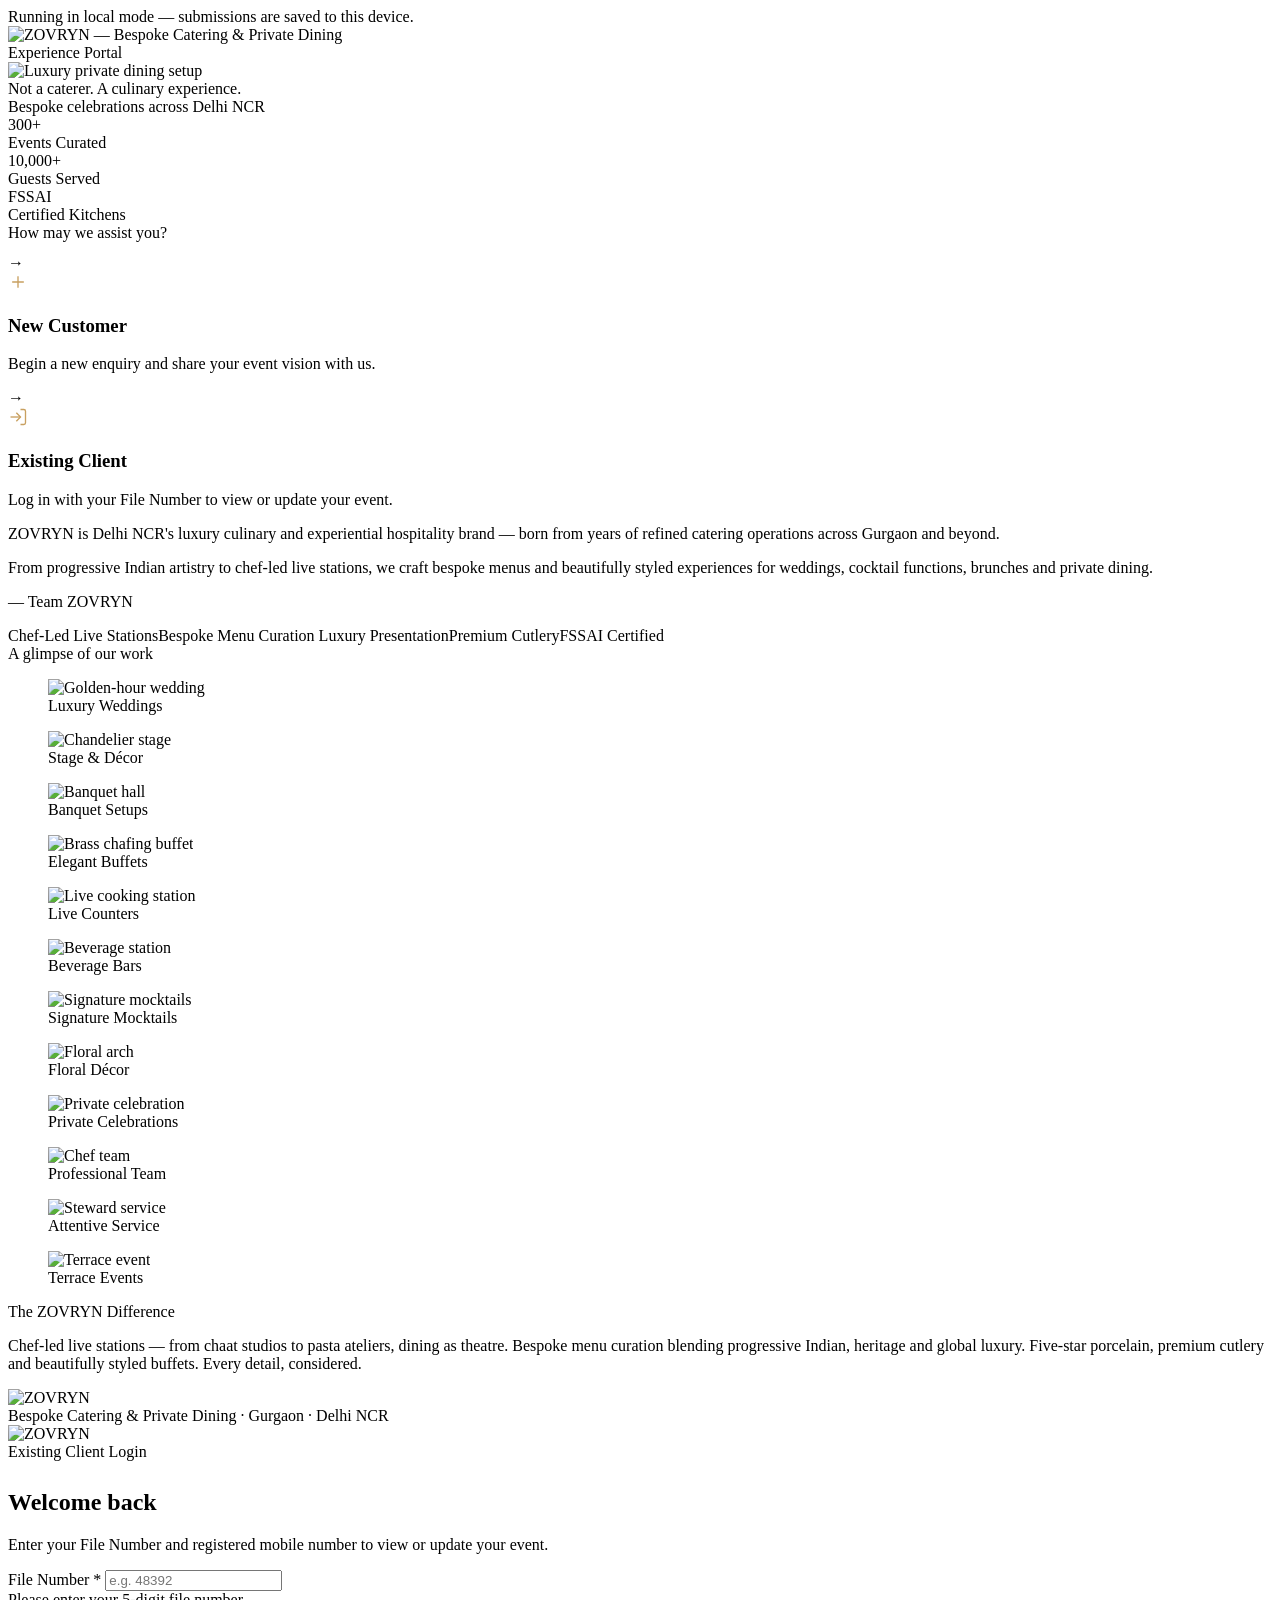
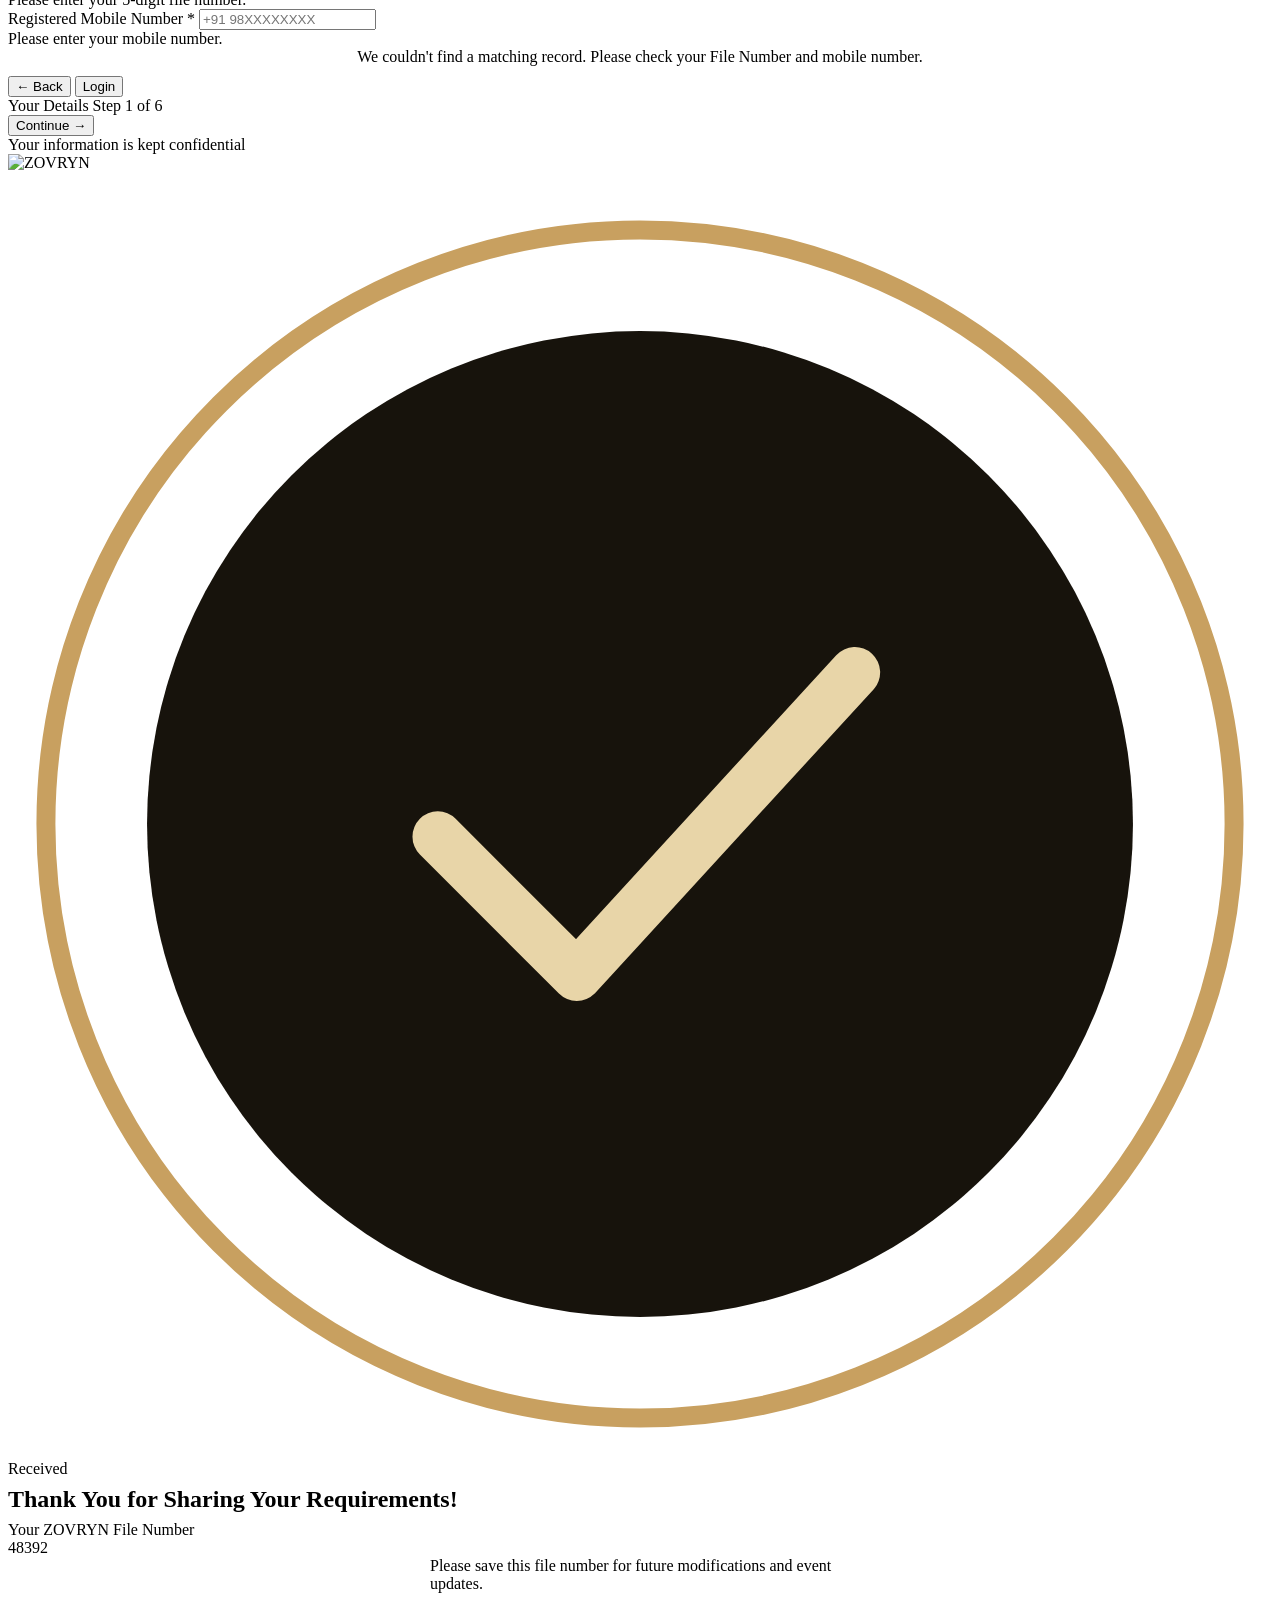
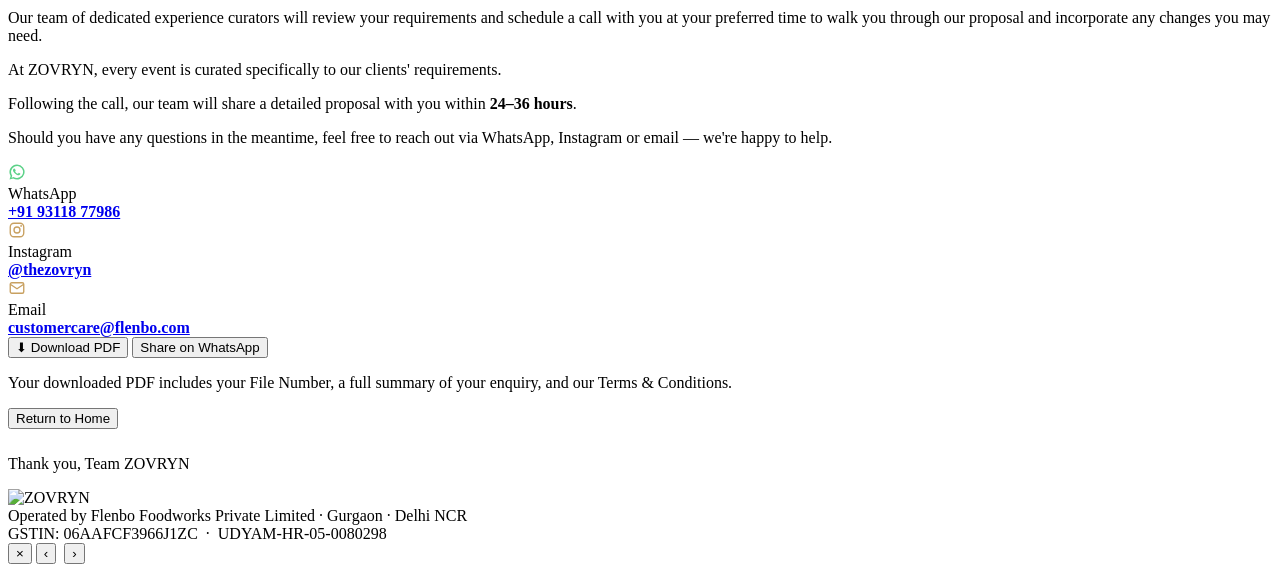
==== index.html @ e87e56c4 "Add files via upload" ====
<!DOCTYPE html>
<html lang="en">
<head>
<meta charset="UTF-8">
<meta name="viewport" content="width=device-width, initial-scale=1, viewport-fit=cover">
<meta name="theme-color" content="#0C0B09">
<title>ZOVRYN · Bespoke Catering & Private Dining</title>
<meta name="description" content="ZOVRYN — Delhi NCR's luxury culinary & experiential hospitality brand. Bespoke catering and private dining for weddings, cocktail functions and celebrations.">
<link rel="stylesheet" href="css/styles.css">
<link rel="icon" href="assets/zovryn-crest.png">
<link rel="apple-touch-icon" href="assets/zovryn-crest.png">
</head>
<body>
<div class="app" id="app">

  <div class="sync-banner local" id="syncBanner">Running in local mode — submissions are saved to this device.</div>

  <!-- ============ LANDING / HOME ============ -->
  <section class="step active" id="step-landing">
    <div class="hero">
      <img class="brand-logo" src="assets/zovryn-logo.png" alt="ZOVRYN — Bespoke Catering & Private Dining">
      <div class="rule"><span class="diamond"></span></div>
      <div class="eyebrow">Experience Portal</div>
    </div>

    <div class="hero-photo">
      <img src="assets/images/wedding-stage-night.jpg" alt="Luxury private dining setup" loading="eager">
      <div class="cap">
        <div class="eyebrow">Not a caterer. A culinary experience.</div>
        <div class="t">Bespoke celebrations across Delhi&nbsp;NCR</div>
      </div>
    </div>

    <div class="stats-row">
      <div class="st"><div class="n">300+</div><div class="l">Events Curated</div></div>
      <div class="st"><div class="n">10,000+</div><div class="l">Guests Served</div></div>
      <div class="st"><div class="n">FSSAI</div><div class="l">Certified Kitchens</div></div>
    </div>

    <!-- New vs Existing -->
    <div class="choice-wrap">
      <div class="eyebrow center" style="margin-bottom:12px">How may we assist you?</div>
      <div class="choice-grid">
        <div class="choice-card" id="newCustomerBtn">
          <span class="arrow">→</span>
          <div class="ic">
            <svg width="20" height="20" viewBox="0 0 24 24" fill="none" stroke="#C8A060" stroke-width="1.6"><path d="M12 5v14M5 12h14"/></svg>
          </div>
          <h3>New Customer</h3>
          <p>Begin a new enquiry and share your event vision with us.</p>
        </div>
        <div class="choice-card" id="existingClientBtn">
          <span class="arrow">→</span>
          <div class="ic">
            <svg width="20" height="20" viewBox="0 0 24 24" fill="none" stroke="#C8A060" stroke-width="1.6"><path d="M15 3h4a2 2 0 0 1 2 2v14a2 2 0 0 1-2 2h-4"/><path d="M10 17l5-5-5-5"/><path d="M15 12H3"/></svg>
          </div>
          <h3>Existing Client</h3>
          <p>Log in with your File Number to view or update your event.</p>
        </div>
      </div>
    </div>

    <div class="welcome">
      <p>ZOVRYN is Delhi NCR's luxury culinary and experiential hospitality brand — born from years of refined catering operations across Gurgaon and beyond.</p>
      <p>From progressive Indian artistry to chef-led live stations, we craft bespoke menus and beautifully styled experiences for weddings, cocktail functions, brunches and private dining.</p>
      <p class="sig">— Team ZOVRYN</p>
    </div>

    <div class="usp">
      <span>Chef-Led Live Stations</span><span>Bespoke Menu Curation</span>
      <span>Luxury Presentation</span><span>Premium Cutlery</span><span>FSSAI Certified</span>
    </div>

    <div class="gallery-label"><span class="eyebrow">A glimpse of our work</span></div>
    <div class="marquee" id="marquee">
      <div class="marquee-track" id="marqueeTrack">
        <figure><img src="assets/images/wedding-golden-hour.jpg" alt="Golden-hour wedding" loading="lazy"><figcaption>Luxury Weddings</figcaption></figure>
        <figure><img src="assets/images/wedding-stage-night.jpg" alt="Chandelier stage" loading="lazy"><figcaption>Stage &amp; Décor</figcaption></figure>
        <figure><img src="assets/images/banquet-hall.jpg" alt="Banquet hall" loading="lazy"><figcaption>Banquet Setups</figcaption></figure>
        <figure><img src="assets/images/buffet-brass.jpg" alt="Brass chafing buffet" loading="lazy"><figcaption>Elegant Buffets</figcaption></figure>
        <figure><img src="assets/images/live-counter.jpg" alt="Live cooking station" loading="lazy"><figcaption>Live Counters</figcaption></figure>
        <figure><img src="assets/images/drinks-station.jpg" alt="Beverage station" loading="lazy"><figcaption>Beverage Bars</figcaption></figure>
        <figure><img src="assets/images/mocktails.jpg" alt="Signature mocktails" loading="lazy"><figcaption>Signature Mocktails</figcaption></figure>
        <figure><img src="assets/images/floral-arch-night.jpg" alt="Floral arch" loading="lazy"><figcaption>Floral Décor</figcaption></figure>
        <figure><img src="assets/images/baby-shower.jpg" alt="Private celebration" loading="lazy"><figcaption>Private Celebrations</figcaption></figure>
        <figure><img src="assets/images/chef-team.jpg" alt="Chef team" loading="lazy"><figcaption>Professional Team</figcaption></figure>
        <figure><img src="assets/images/steward-service.jpg" alt="Steward service" loading="lazy"><figcaption>Attentive Service</figcaption></figure>
        <figure><img src="assets/images/terrace-buffet.jpg" alt="Terrace event" loading="lazy"><figcaption>Terrace Events</figcaption></figure>
      </div>
    </div>

    <div class="section">
      <div class="card">
        <div class="eyebrow">The ZOVRYN Difference</div>
        <div class="rule left"><span class="diamond"></span></div>
        <p class="small">Chef-led live stations — from chaat studios to pasta ateliers, dining as theatre. Bespoke menu curation blending progressive Indian, heritage and global luxury. Five-star porcelain, premium cutlery and beautifully styled buffets. Every detail, considered.</p>
      </div>
    </div>

    <div class="footer"><img class="footer-logo" src="assets/zovryn-logo.png" alt="ZOVRYN"><br>Bespoke Catering &amp; Private Dining · Gurgaon · Delhi NCR</div>
  </section>

  <!-- ============ EXISTING CLIENT LOGIN ============ -->
  <section class="step" id="step-login">
    <div class="hero" style="padding-bottom:8px">
      <img class="brand-logo" src="assets/zovryn-logo.png" alt="ZOVRYN" style="max-width:220px">
      <div class="eyebrow">Existing Client Login</div>
    </div>
    <div class="step-body">
      <div class="step-intro">
        <h2>Welcome back</h2>
        <p>Enter your File Number and registered mobile number to view or update your event.</p>
      </div>
      <div class="field">
        <label>File Number <span class="req">*</span></label>
        <input id="lgFile" inputmode="numeric" maxlength="5" placeholder="e.g. 48392">
        <div class="err-msg">Please enter your 5-digit file number.</div>
      </div>
      <div class="field">
        <label>Registered Mobile Number <span class="req">*</span></label>
        <input id="lgMobile" type="tel" inputmode="numeric" placeholder="+91 98XXXXXXXX">
        <div class="err-msg">Please enter your mobile number.</div>
      </div>
      <div class="err-msg" id="loginErr" style="text-align:center;margin-bottom:10px">We couldn't find a matching record. Please check your File Number and mobile number.</div>
    </div>
    <div class="nav-row">
      <button class="btn btn-ghost" id="loginBackBtn">← Back</button>
      <button class="btn btn-gold" id="loginBtn">Login</button>
    </div>
  </section>

  <!-- ============ FORM SHELL (new + edit) ============ -->
  <section class="step" id="step-form">
    <div class="progress">
      <div class="top">
        <span class="step-name" id="stepName">Your Details</span>
        <span class="count" id="stepCount">Step 1 of 6</span>
      </div>
      <div class="bar"><span id="progressBar" style="width:16%"></span></div>
    </div>
    <div class="edit-banner" id="editBanner" style="display:none">
      <span>✎ Editing your existing submission — File Number <span class="fn" id="editFileNo">—</span></span>
    </div>
    <div id="formSteps"></div>
    <div class="nav-row">
      <button class="btn btn-ghost" id="backBtn" style="display:none">← Back</button>
      <button class="btn btn-gold" id="nextBtn">Continue →</button>
    </div>
    <div class="footer"><span class="diamond"></span>Your information is kept confidential<span class="diamond"></span></div>
  </section>

  <!-- ============ THANK YOU ============ -->
  <section class="step" id="step-thankyou">
    <div class="thankyou">
      <img class="brand-logo" style="max-width:230px;margin-bottom:20px" src="assets/zovryn-logo.png" alt="ZOVRYN">
      <div class="ty-seal">
        <svg viewBox="0 0 100 100" xmlns="http://www.w3.org/2000/svg" aria-hidden="true">
          <circle cx="50" cy="50" r="47" fill="none" stroke="#C8A060" stroke-width="1.5"/>
          <circle cx="50" cy="50" r="39" fill="#17130C"/>
          <path d="M34 51l11 11 22-24" fill="none" stroke="#E8D5A8" stroke-width="4" stroke-linecap="round" stroke-linejoin="round"/>
        </svg>
      </div>
      <div class="eyebrow" id="tyEyebrow">Received</div>
      <h1 style="margin:8px 0" id="tyHeading">Thank You for Sharing Your Requirements!</h1>

      <div class="file-badge">
        <div class="l">Your ZOVRYN File Number</div>
        <div class="v" id="tyFileNo">48392</div>
      </div>
      <p class="small muted" style="max-width:420px;margin:0 auto 10px">Please save this file number for future modifications and event updates.</p>

      <div class="ty-body">
        <p>Our team of dedicated experience curators will review your requirements and schedule a call with you at your preferred time to walk you through our proposal and incorporate any changes you may need.</p>
        <p>At ZOVRYN, every event is curated specifically to our clients' requirements.</p>
        <p>Following the call, our team will share a detailed proposal with you within <b>24–36 hours</b>.</p>
        <p>Should you have any questions in the meantime, feel free to reach out via WhatsApp, Instagram or email — we're happy to help.</p>
      </div>

      <div class="contact-card">
        <div class="row">
          <div class="ic"><svg width="18" height="18" viewBox="0 0 24 24" fill="#5cd188"><path d="M12 2a10 10 0 0 0-8.5 15.3L2 22l4.8-1.5A10 10 0 1 0 12 2zm0 18a8 8 0 0 1-4.1-1.1l-.3-.2-2.8.9.9-2.8-.2-.3A8 8 0 1 1 12 20zm4.4-6c-.2-.1-1.4-.7-1.7-.8-.2-.1-.4-.1-.6.1-.2.2-.6.8-.8 1-.1.2-.3.2-.5.1a6.5 6.5 0 0 1-3.2-2.8c-.2-.4.2-.4.6-1.2.1-.2 0-.3 0-.5s-.6-1.5-.9-2c-.2-.5-.4-.4-.6-.4h-.5c-.2 0-.5.1-.7.3-.8.8-1 1.9-.6 3.1a10 10 0 0 0 4.6 4.6c1.7.7 2.4.8 3.2.7.5-.1 1.4-.6 1.6-1.1.2-.6.2-1 .1-1.1z"/></svg></div>
          <div><div class="small muted">WhatsApp</div><a href="https://wa.me/919311877986" target="_blank" rel="noopener"><b>+91 93118 77986</b></a></div>
        </div>
        <div class="row">
          <div class="ic"><svg width="18" height="18" viewBox="0 0 24 24" fill="none" stroke="#C8A060" stroke-width="1.8"><rect x="3" y="3" width="18" height="18" rx="5"/><circle cx="12" cy="12" r="4"/><circle cx="17.5" cy="6.5" r="1.2" fill="#C8A060" stroke="none"/></svg></div>
          <div><div class="small muted">Instagram</div><a href="https://instagram.com/thezovryn" target="_blank" rel="noopener"><b>@thezovryn</b></a></div>
        </div>
        <div class="row">
          <div class="ic"><svg width="18" height="18" viewBox="0 0 24 24" fill="none" stroke="#C8A060" stroke-width="1.8"><rect x="3" y="5" width="18" height="14" rx="2"/><path d="m3 7 9 6 9-6"/></svg></div>
          <div><div class="small muted">Email</div><a href="mailto:customercare@flenbo.com"><b>customercare@flenbo.com</b></a></div>
        </div>
      </div>

      <div class="btn-row" style="margin-bottom:12px">
        <button class="btn btn-gold" id="dlPdfBtn">⬇ Download PDF</button>
        <button class="btn btn-wa" id="shareWaBtn">Share on WhatsApp</button>
      </div>
      <p class="small muted ty-note">Your downloaded PDF includes your File Number, a full summary of your enquiry, and our Terms &amp; Conditions.</p>
      <button class="btn btn-ghost" id="newEnquiryBtn">Return to Home</button>
      <p class="sig" style="margin-top:26px">Thank you, Team ZOVRYN</p>
    </div>
    <div class="footer"><img class="footer-logo" src="assets/zovryn-logo.png" alt="ZOVRYN"><br>Operated by Flenbo Foodworks Private Limited · Gurgaon · Delhi NCR
      <div class="gst-line"><span>GSTIN: 06AAFCF3966J1ZC</span> &nbsp;·&nbsp; <span>UDYAM-HR-05-0080298</span></div>
    </div>
  </section>

</div>

<!-- Full-screen photo lightbox -->
<div class="lightbox" id="lightbox" role="dialog" aria-modal="true" aria-label="Photo viewer">
  <button class="lb-close" id="lbClose" aria-label="Close">&times;</button>
  <button class="lb-nav lb-prev" id="lbPrev" aria-label="Previous">&#8249;</button>
  <img id="lbImg" src="" alt="">
  <button class="lb-nav lb-next" id="lbNext" aria-label="Next">&#8250;</button>
  <div class="lb-cap" id="lbCap"></div>
  <div class="lb-count" id="lbCount"></div>
</div>

<div class="toast" id="toast"></div>

<script src="https://cdnjs.cloudflare.com/ajax/libs/jspdf/2.5.1/jspdf.umd.min.js"></script>
<script src="assets/logo-data.js"></script>
<script src="js/data.js"></script>
<script src="js/store.js"></script>
<script src="js/pdf.js"></script>
<script src="js/client.js"></script>
</body>
</html>
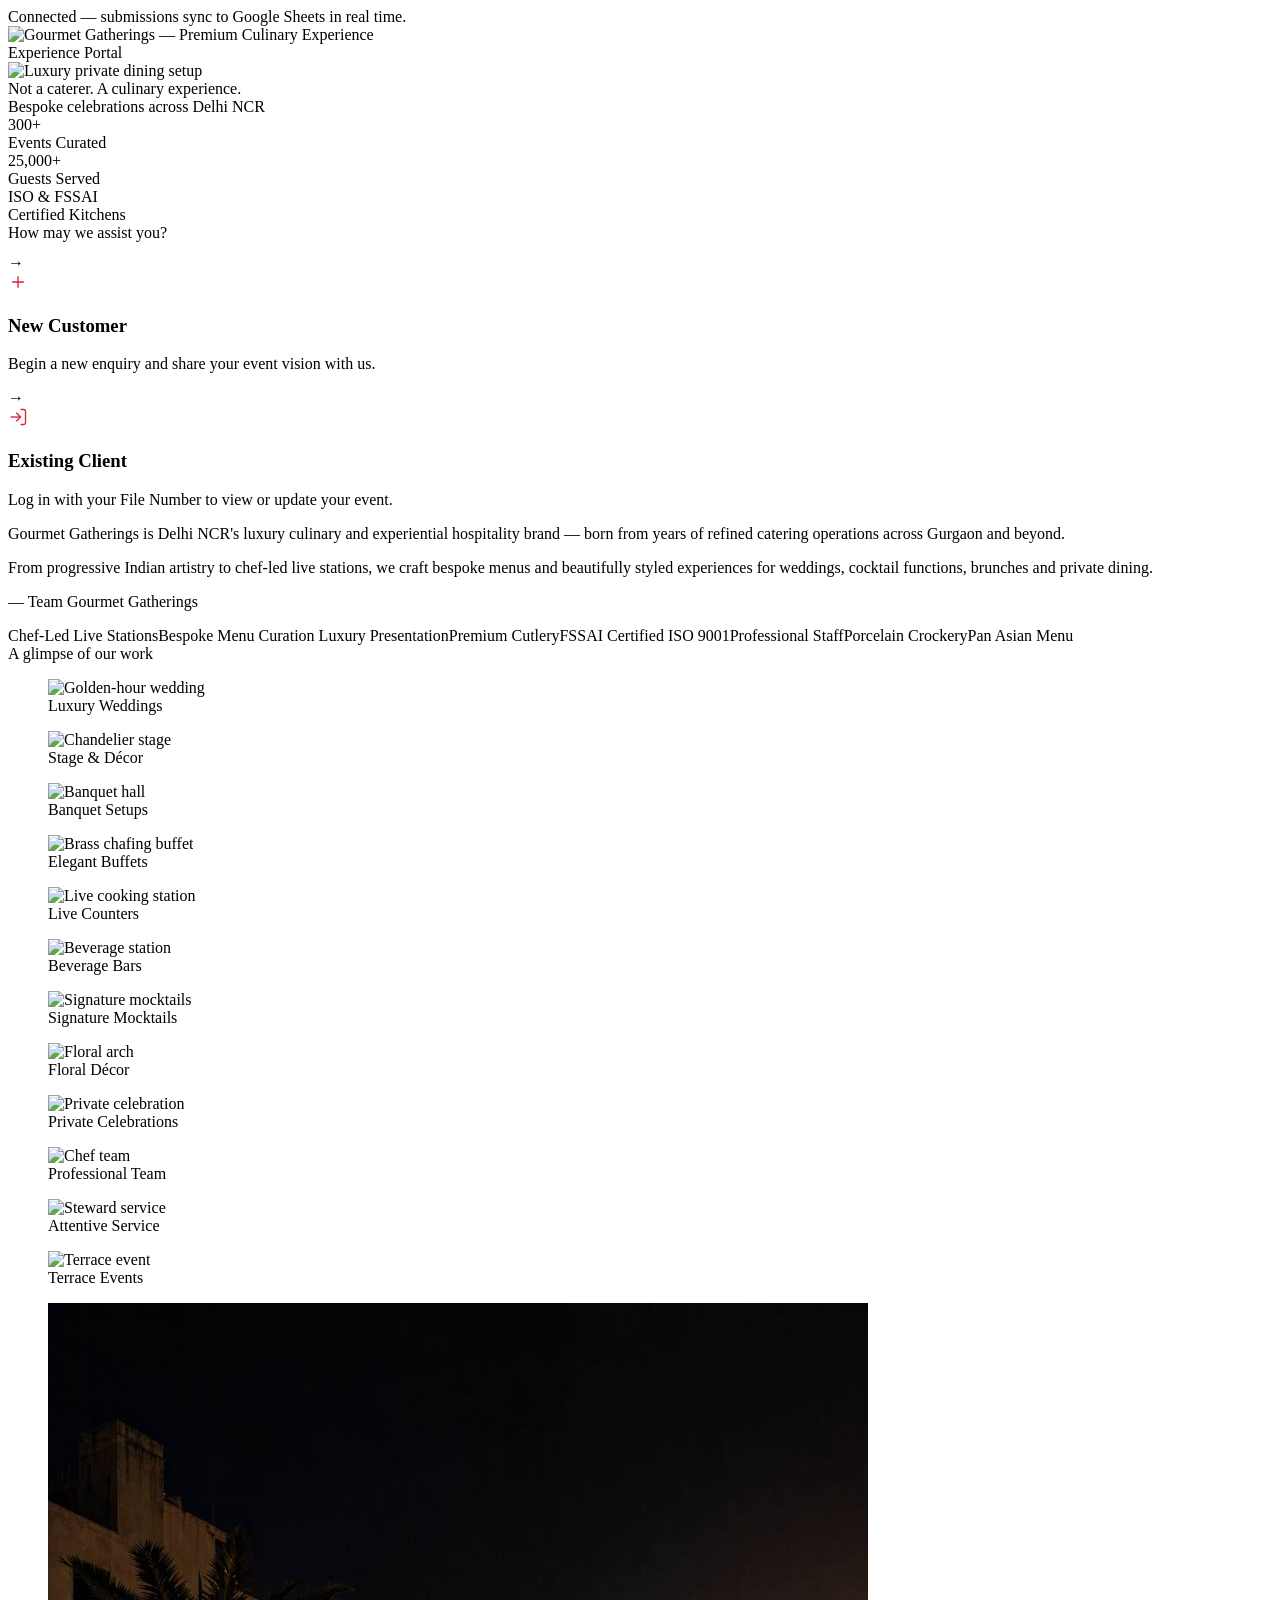
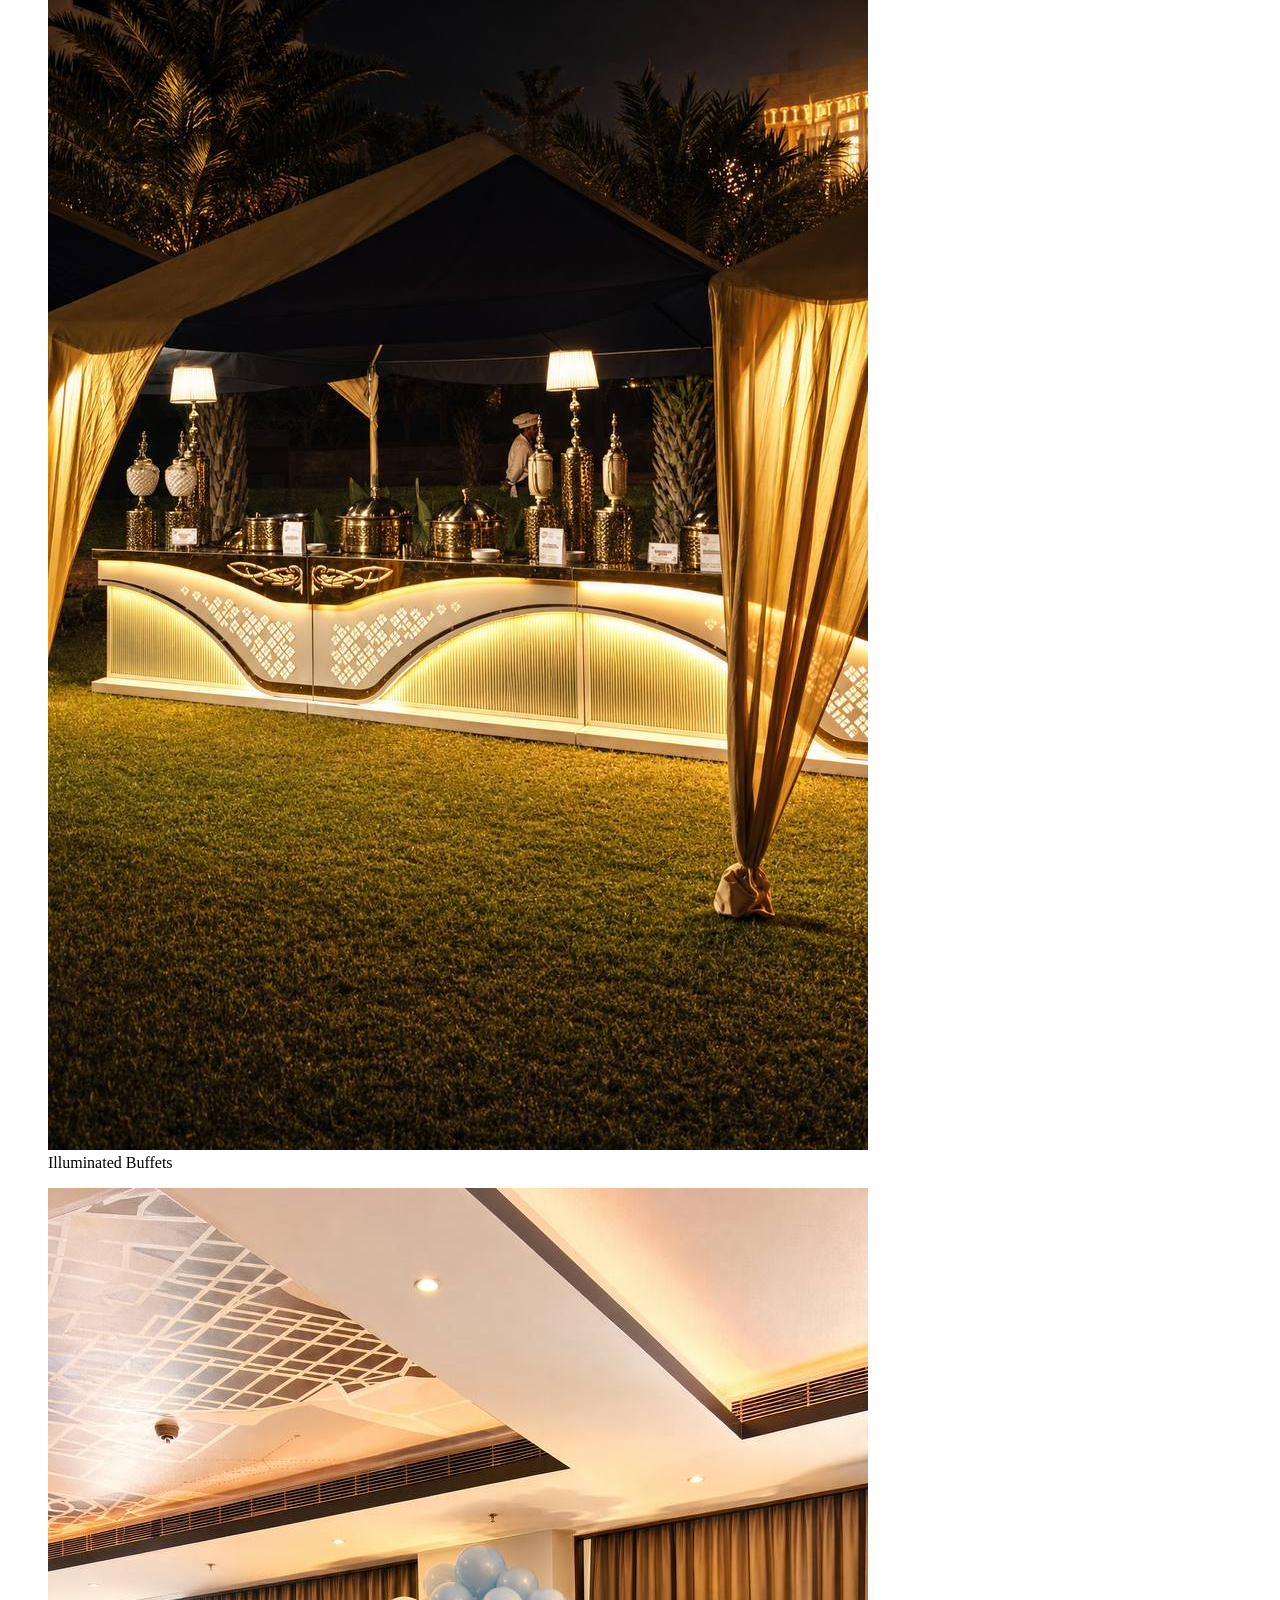
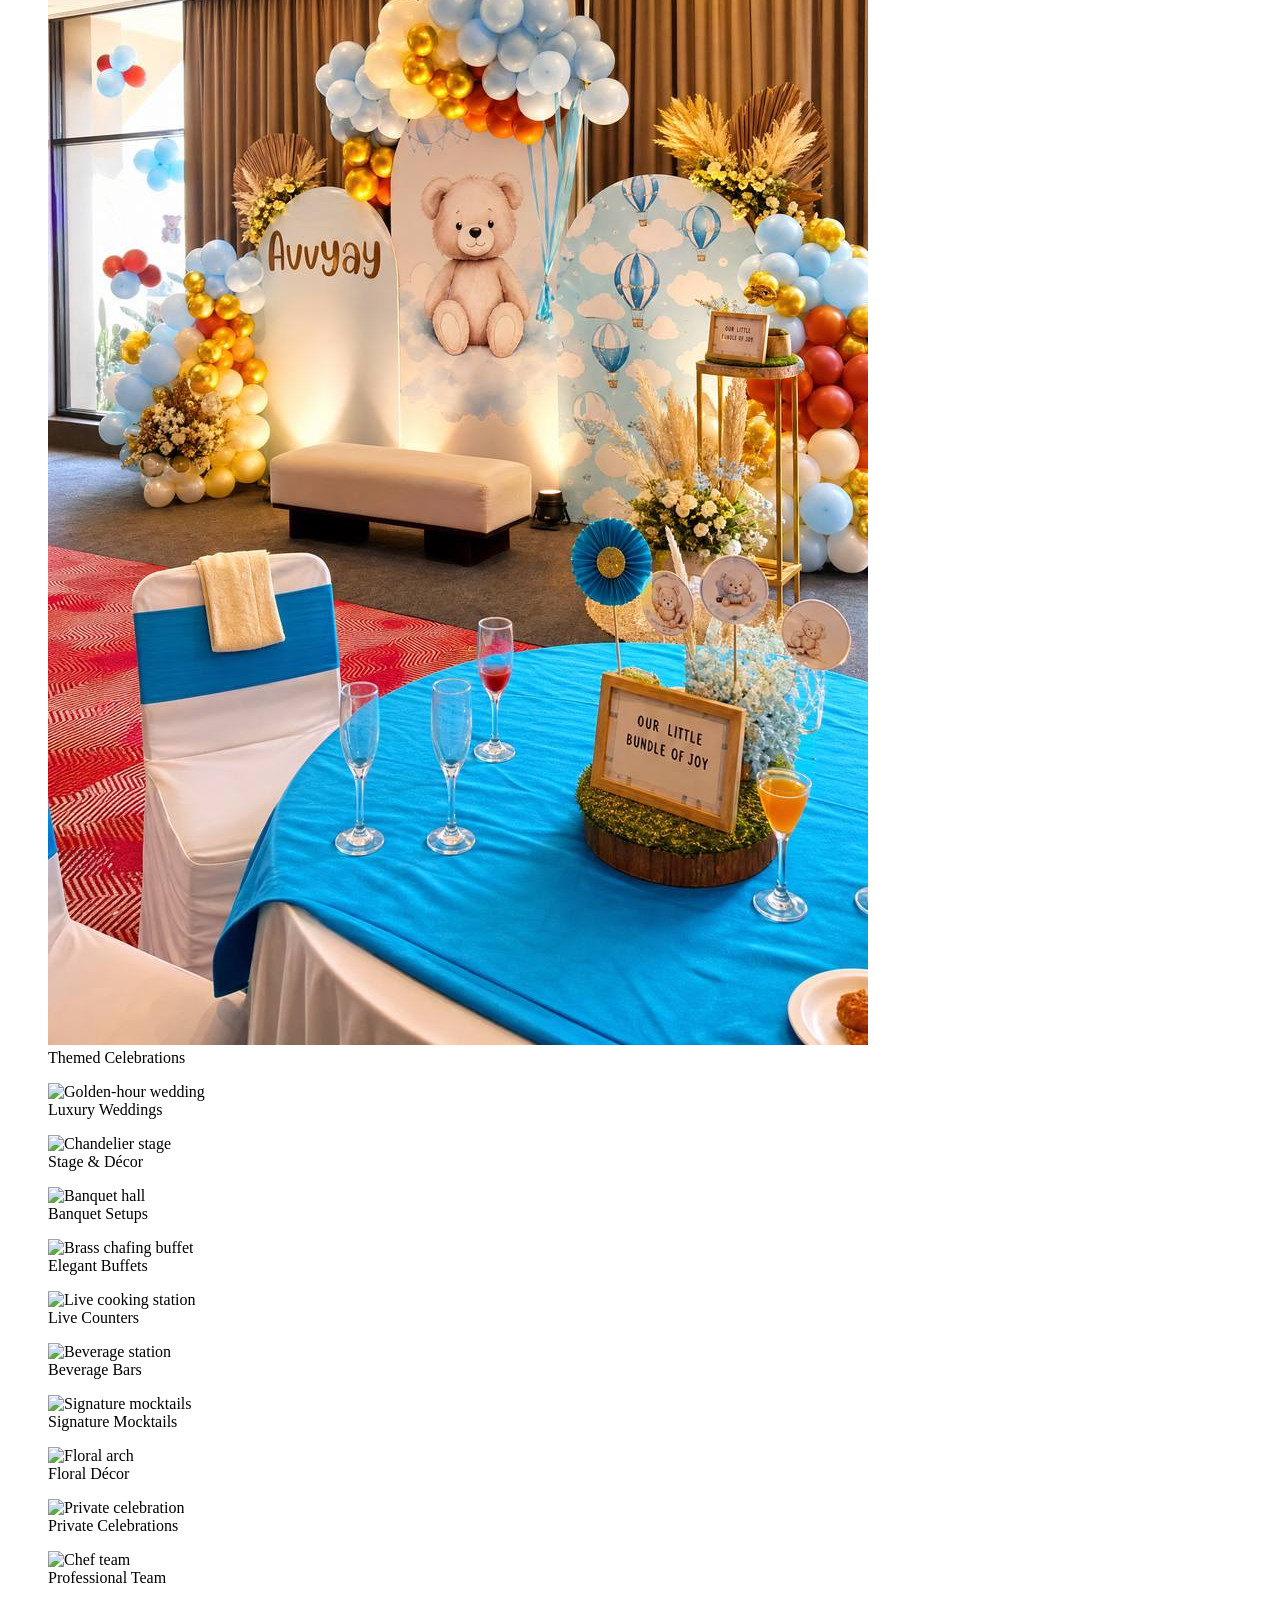
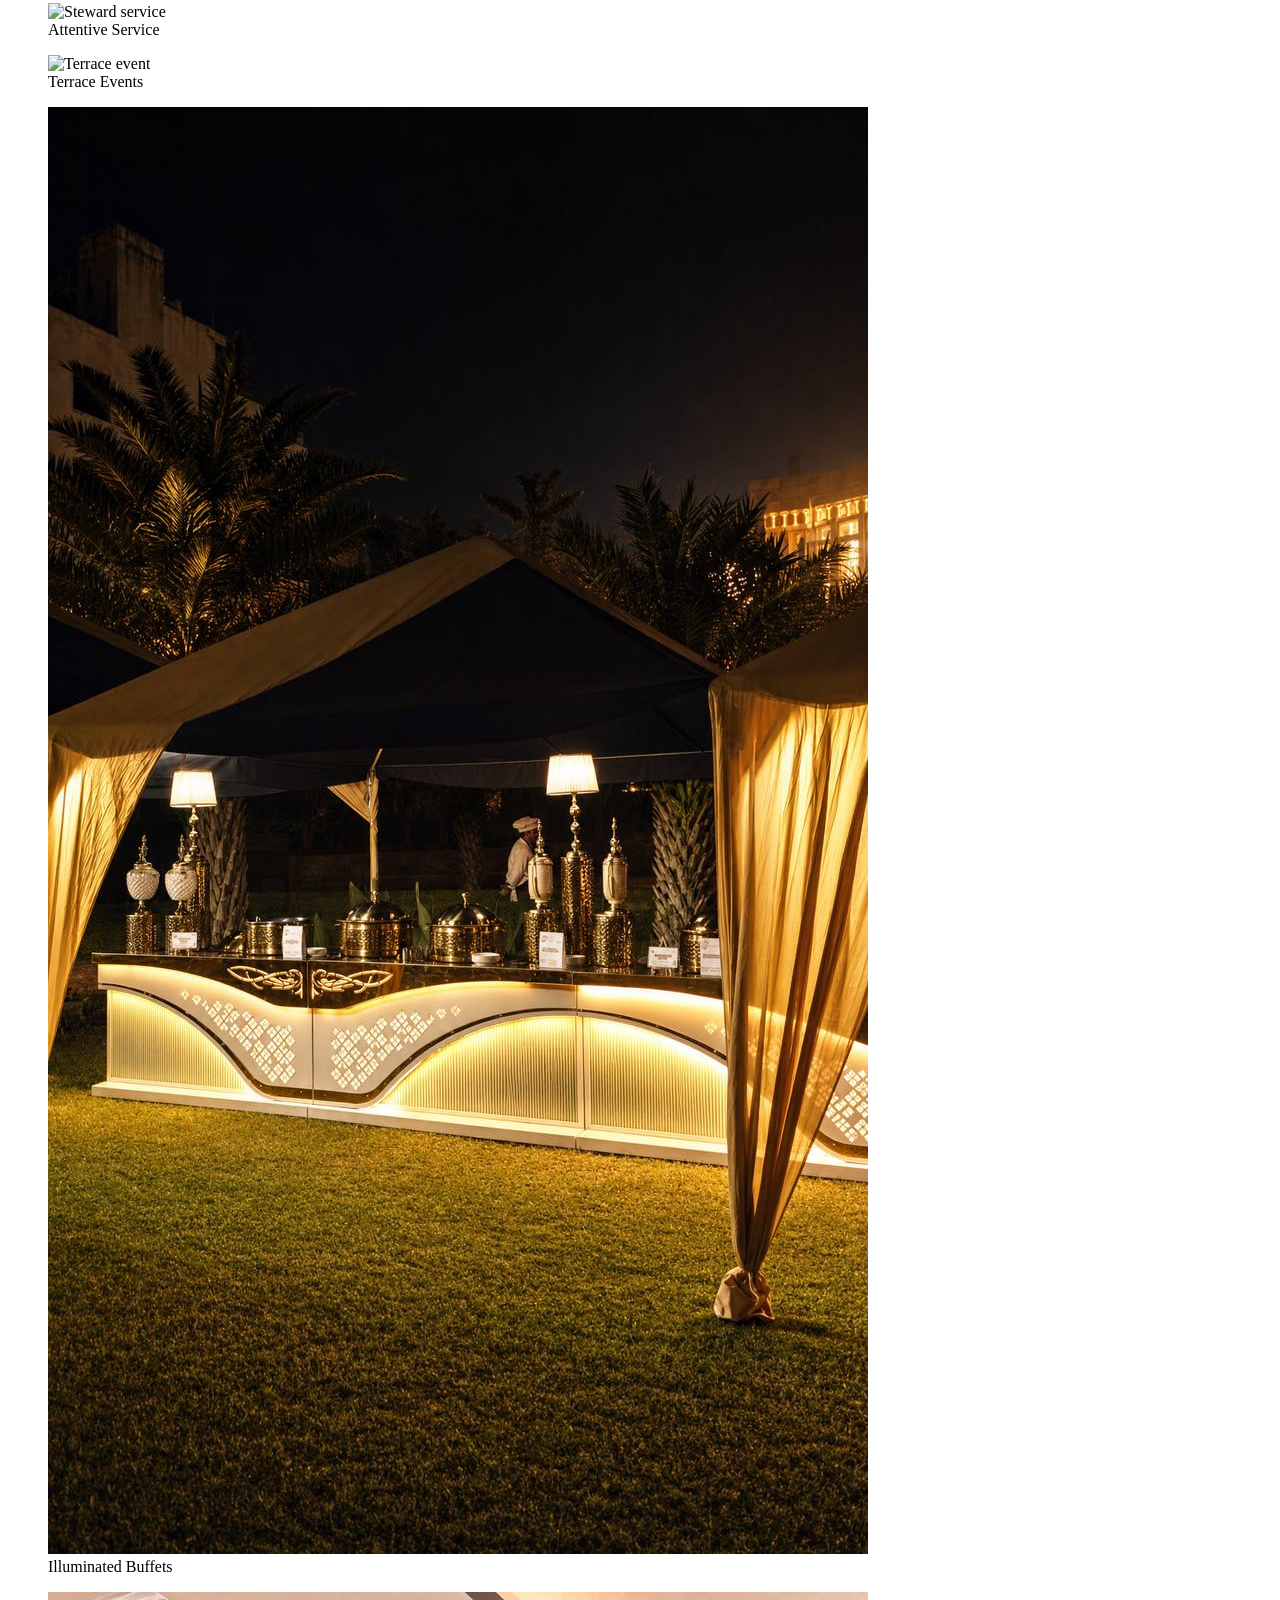
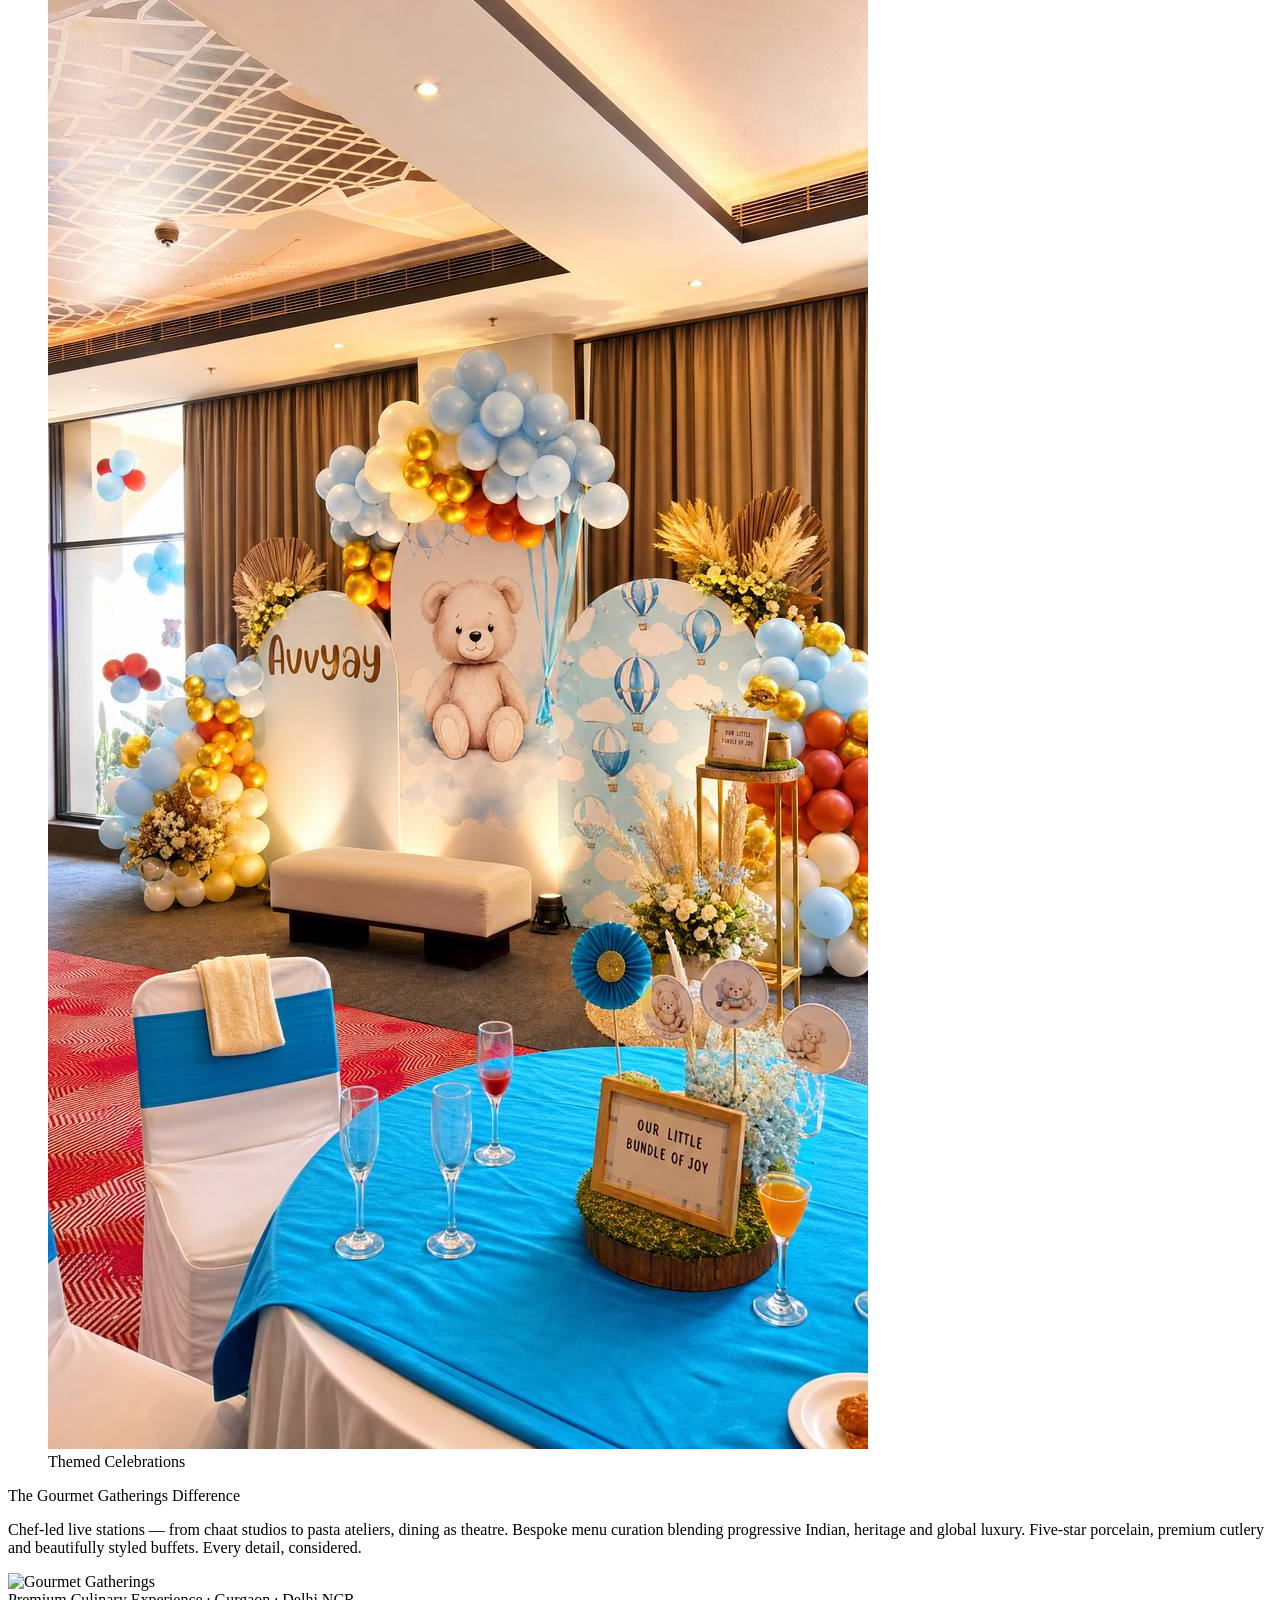
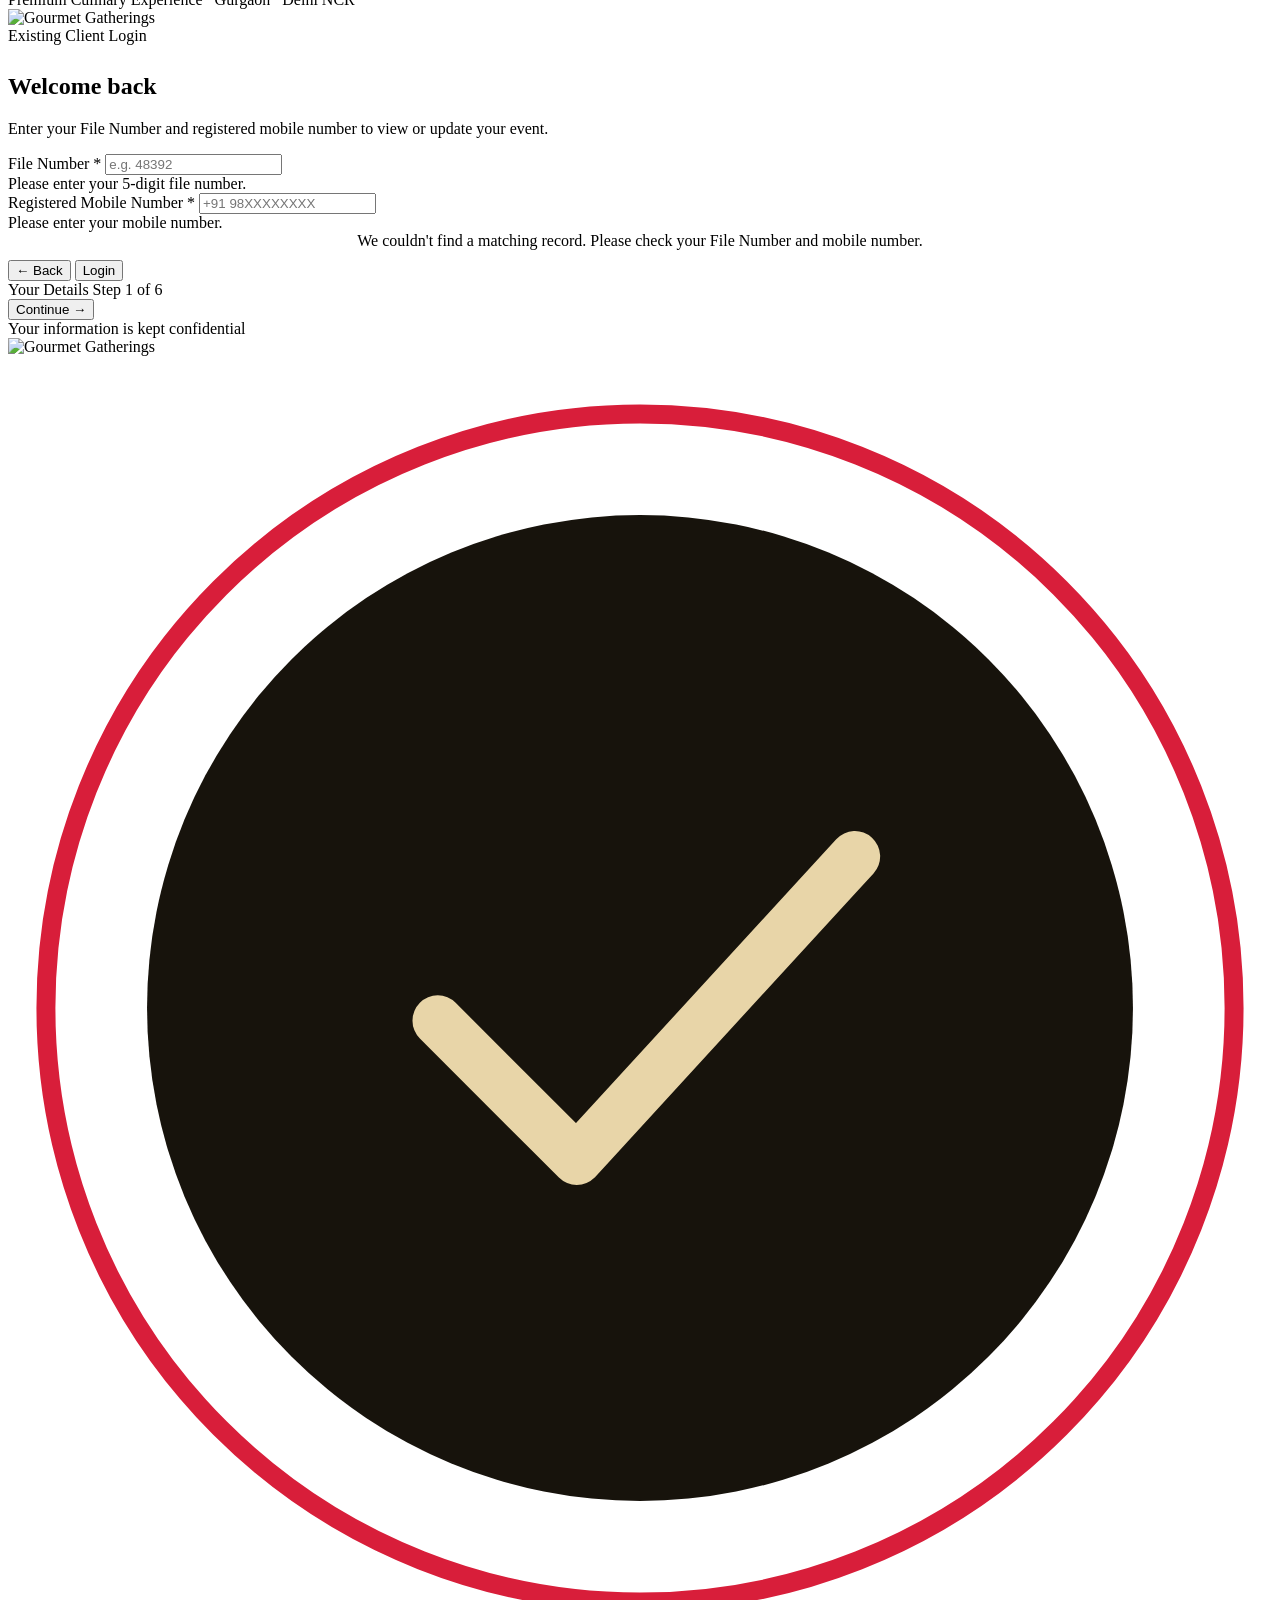
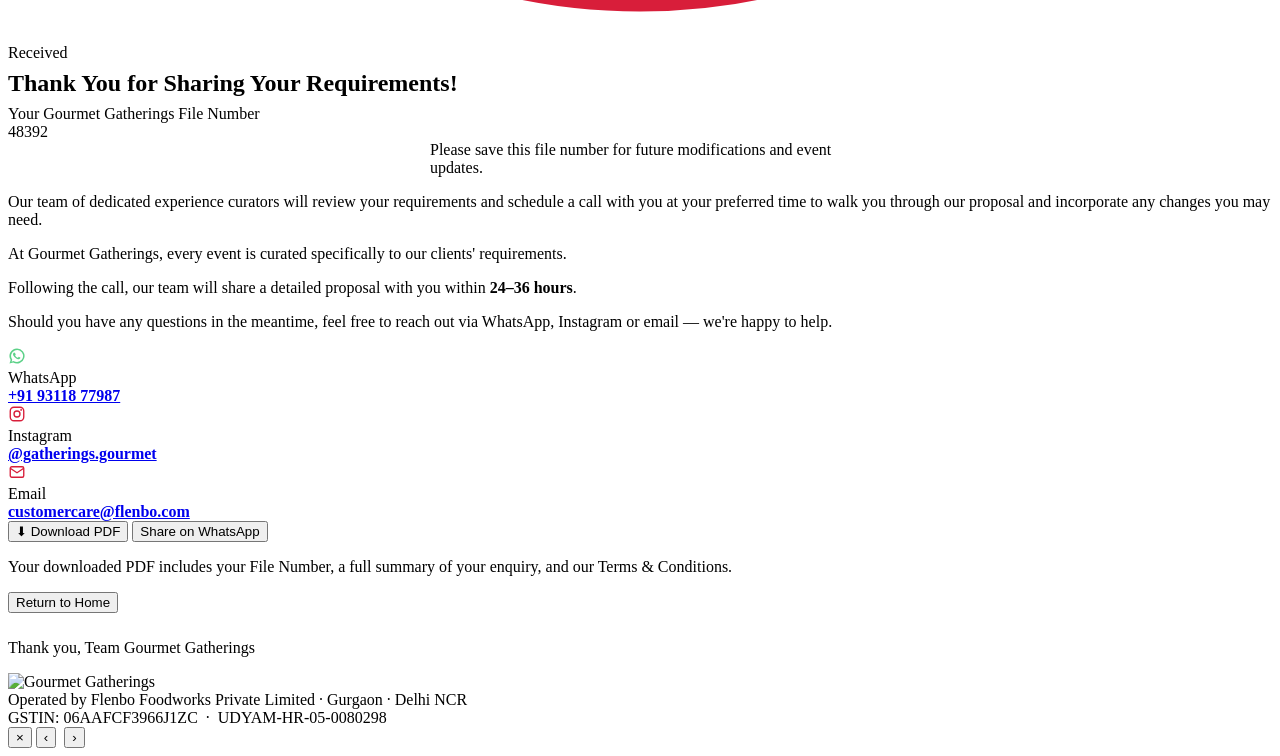
==== commit a795ae2f: "Add files via upload" ====
--- a/index.html
+++ b/index.html
@@ -4,11 +4,28 @@
 <meta charset="UTF-8">
 <meta name="viewport" content="width=device-width, initial-scale=1, viewport-fit=cover">
 <meta name="theme-color" content="#0C0B09">
-<title>ZOVRYN · Bespoke Catering & Private Dining</title>
-<meta name="description" content="ZOVRYN — Delhi NCR's luxury culinary & experiential hospitality brand. Bespoke catering and private dining for weddings, cocktail functions and celebrations.">
+<title>Gourmet Gatherings · Premium Culinary Experience</title>
+<meta name="description" content="Gourmet Gatherings — Delhi NCR's luxury culinary & experiential hospitality brand. Bespoke catering and private dining for weddings, cocktail functions and celebrations.">
+<!-- WhatsApp / social link preview -->
+<meta property="og:type" content="website">
+<meta property="og:site_name" content="Gourmet Gatherings">
+<meta property="og:title" content="Gourmet Gatherings — Premium Culinary Experience">
+<meta property="og:description" content="Delhi NCR's luxury culinary & experiential hospitality brand. Share your event requirements — it takes under 2 minutes.">
+<meta property="og:url" content="https://flenbo.github.io/gourmet/">
+<meta property="og:image" content="https://flenbo.github.io/gourmet/assets/og-image.jpg">
+<meta property="og:image:width" content="1200">
+<meta property="og:image:height" content="630">
+<meta name="twitter:card" content="summary_large_image">
+<meta name="twitter:title" content="Gourmet Gatherings — Premium Culinary Experience">
+<meta name="twitter:image" content="https://flenbo.github.io/gourmet/assets/og-image.jpg">
 <link rel="stylesheet" href="css/styles.css">
-<link rel="icon" href="assets/zovryn-crest.png">
-<link rel="apple-touch-icon" href="assets/zovryn-crest.png">
+<link rel="icon" href="assets/gg-icon.png">
+<link rel="manifest" href="manifest.json">
+<link rel="apple-touch-icon" href="assets/icon-192.png">
+<meta name="mobile-web-app-capable" content="yes">
+<meta name="apple-mobile-web-app-capable" content="yes">
+<meta name="apple-mobile-web-app-status-bar-style" content="black-translucent">
+<meta name="apple-mobile-web-app-title" content="Gourmet Gatherings">
 </head>
 <body>
 <div class="app" id="app">
@@ -18,7 +35,7 @@
   <!-- ============ LANDING / HOME ============ -->
   <section class="step active" id="step-landing">
     <div class="hero">
-      <img class="brand-logo" src="assets/zovryn-logo.png" alt="ZOVRYN — Bespoke Catering & Private Dining">
+      <img class="brand-logo" src="assets/gg-logo.png" alt="Gourmet Gatherings — Premium Culinary Experience">
       <div class="rule"><span class="diamond"></span></div>
       <div class="eyebrow">Experience Portal</div>
     </div>
@@ -33,8 +50,8 @@
 
     <div class="stats-row">
       <div class="st"><div class="n">300+</div><div class="l">Events Curated</div></div>
-      <div class="st"><div class="n">10,000+</div><div class="l">Guests Served</div></div>
-      <div class="st"><div class="n">FSSAI</div><div class="l">Certified Kitchens</div></div>
+      <div class="st"><div class="n">25,000+</div><div class="l">Guests Served</div></div>
+      <div class="st"><div class="n">ISO &amp; FSSAI</div><div class="l">Certified Kitchens</div></div>
     </div>
 
     <!-- New vs Existing -->
@@ -44,7 +61,7 @@
         <div class="choice-card" id="newCustomerBtn">
           <span class="arrow">→</span>
           <div class="ic">
-            <svg width="20" height="20" viewBox="0 0 24 24" fill="none" stroke="#C8A060" stroke-width="1.6"><path d="M12 5v14M5 12h14"/></svg>
+            <svg width="20" height="20" viewBox="0 0 24 24" fill="none" stroke="#D81E3A" stroke-width="1.6"><path d="M12 5v14M5 12h14"/></svg>
           </div>
           <h3>New Customer</h3>
           <p>Begin a new enquiry and share your event vision with us.</p>
@@ -52,7 +69,7 @@
         <div class="choice-card" id="existingClientBtn">
           <span class="arrow">→</span>
           <div class="ic">
-            <svg width="20" height="20" viewBox="0 0 24 24" fill="none" stroke="#C8A060" stroke-width="1.6"><path d="M15 3h4a2 2 0 0 1 2 2v14a2 2 0 0 1-2 2h-4"/><path d="M10 17l5-5-5-5"/><path d="M15 12H3"/></svg>
+            <svg width="20" height="20" viewBox="0 0 24 24" fill="none" stroke="#D81E3A" stroke-width="1.6"><path d="M15 3h4a2 2 0 0 1 2 2v14a2 2 0 0 1-2 2h-4"/><path d="M10 17l5-5-5-5"/><path d="M15 12H3"/></svg>
           </div>
           <h3>Existing Client</h3>
           <p>Log in with your File Number to view or update your event.</p>
@@ -61,14 +78,15 @@
     </div>
 
     <div class="welcome">
-      <p>ZOVRYN is Delhi NCR's luxury culinary and experiential hospitality brand — born from years of refined catering operations across Gurgaon and beyond.</p>
+      <p>Gourmet Gatherings is Delhi NCR's luxury culinary and experiential hospitality brand — born from years of refined catering operations across Gurgaon and beyond.</p>
       <p>From progressive Indian artistry to chef-led live stations, we craft bespoke menus and beautifully styled experiences for weddings, cocktail functions, brunches and private dining.</p>
-      <p class="sig">— Team ZOVRYN</p>
+      <p class="sig">— Team Gourmet Gatherings</p>
     </div>
 
     <div class="usp">
       <span>Chef-Led Live Stations</span><span>Bespoke Menu Curation</span>
       <span>Luxury Presentation</span><span>Premium Cutlery</span><span>FSSAI Certified</span>
+      <span>ISO 9001</span><span>Professional Staff</span><span>Porcelain Crockery</span><span>Pan Asian Menu</span>
     </div>
 
     <div class="gallery-label"><span class="eyebrow">A glimpse of our work</span></div>
@@ -86,24 +104,26 @@
         <figure><img src="assets/images/chef-team.jpg" alt="Chef team" loading="lazy"><figcaption>Professional Team</figcaption></figure>
         <figure><img src="assets/images/steward-service.jpg" alt="Steward service" loading="lazy"><figcaption>Attentive Service</figcaption></figure>
         <figure><img src="assets/images/terrace-buffet.jpg" alt="Terrace event" loading="lazy"><figcaption>Terrace Events</figcaption></figure>
+        <figure><img src="assets/images/gallery-13.jpg" alt="Illuminated night buffet" loading="lazy"><figcaption>Illuminated Buffets</figcaption></figure>
+        <figure><img src="assets/images/gallery-14.jpg" alt="Themed celebration setup" loading="lazy"><figcaption>Themed Celebrations</figcaption></figure>
       </div>
     </div>
 
     <div class="section">
       <div class="card">
-        <div class="eyebrow">The ZOVRYN Difference</div>
+        <div class="eyebrow">The Gourmet Gatherings Difference</div>
         <div class="rule left"><span class="diamond"></span></div>
         <p class="small">Chef-led live stations — from chaat studios to pasta ateliers, dining as theatre. Bespoke menu curation blending progressive Indian, heritage and global luxury. Five-star porcelain, premium cutlery and beautifully styled buffets. Every detail, considered.</p>
       </div>
     </div>
 
-    <div class="footer"><img class="footer-logo" src="assets/zovryn-logo.png" alt="ZOVRYN"><br>Bespoke Catering &amp; Private Dining · Gurgaon · Delhi NCR</div>
+    <div class="footer"><img class="footer-logo" src="assets/gg-logo.png" alt="Gourmet Gatherings"><br>Premium Culinary Experience · Gurgaon · Delhi NCR</div>
   </section>
 
   <!-- ============ EXISTING CLIENT LOGIN ============ -->
   <section class="step" id="step-login">
     <div class="hero" style="padding-bottom:8px">
-      <img class="brand-logo" src="assets/zovryn-logo.png" alt="ZOVRYN" style="max-width:220px">
+      <img class="brand-logo" src="assets/gg-logo.png" alt="Gourmet Gatherings" style="max-width:220px">
       <div class="eyebrow">Existing Client Login</div>
     </div>
     <div class="step-body">
@@ -152,10 +172,10 @@
   <!-- ============ THANK YOU ============ -->
   <section class="step" id="step-thankyou">
     <div class="thankyou">
-      <img class="brand-logo" style="max-width:230px;margin-bottom:20px" src="assets/zovryn-logo.png" alt="ZOVRYN">
+      <img class="brand-logo" style="max-width:230px;margin-bottom:20px" src="assets/gg-logo.png" alt="Gourmet Gatherings">
       <div class="ty-seal">
         <svg viewBox="0 0 100 100" xmlns="http://www.w3.org/2000/svg" aria-hidden="true">
-          <circle cx="50" cy="50" r="47" fill="none" stroke="#C8A060" stroke-width="1.5"/>
+          <circle cx="50" cy="50" r="47" fill="none" stroke="#D81E3A" stroke-width="1.5"/>
           <circle cx="50" cy="50" r="39" fill="#17130C"/>
           <path d="M34 51l11 11 22-24" fill="none" stroke="#E8D5A8" stroke-width="4" stroke-linecap="round" stroke-linejoin="round"/>
         </svg>
@@ -164,14 +184,14 @@
       <h1 style="margin:8px 0" id="tyHeading">Thank You for Sharing Your Requirements!</h1>
 
       <div class="file-badge">
-        <div class="l">Your ZOVRYN File Number</div>
+        <div class="l">Your Gourmet Gatherings File Number</div>
         <div class="v" id="tyFileNo">48392</div>
       </div>
       <p class="small muted" style="max-width:420px;margin:0 auto 10px">Please save this file number for future modifications and event updates.</p>
 
       <div class="ty-body">
         <p>Our team of dedicated experience curators will review your requirements and schedule a call with you at your preferred time to walk you through our proposal and incorporate any changes you may need.</p>
-        <p>At ZOVRYN, every event is curated specifically to our clients' requirements.</p>
+        <p>At Gourmet Gatherings, every event is curated specifically to our clients' requirements.</p>
         <p>Following the call, our team will share a detailed proposal with you within <b>24–36 hours</b>.</p>
         <p>Should you have any questions in the meantime, feel free to reach out via WhatsApp, Instagram or email — we're happy to help.</p>
       </div>
@@ -179,14 +199,14 @@
       <div class="contact-card">
         <div class="row">
           <div class="ic"><svg width="18" height="18" viewBox="0 0 24 24" fill="#5cd188"><path d="M12 2a10 10 0 0 0-8.5 15.3L2 22l4.8-1.5A10 10 0 1 0 12 2zm0 18a8 8 0 0 1-4.1-1.1l-.3-.2-2.8.9.9-2.8-.2-.3A8 8 0 1 1 12 20zm4.4-6c-.2-.1-1.4-.7-1.7-.8-.2-.1-.4-.1-.6.1-.2.2-.6.8-.8 1-.1.2-.3.2-.5.1a6.5 6.5 0 0 1-3.2-2.8c-.2-.4.2-.4.6-1.2.1-.2 0-.3 0-.5s-.6-1.5-.9-2c-.2-.5-.4-.4-.6-.4h-.5c-.2 0-.5.1-.7.3-.8.8-1 1.9-.6 3.1a10 10 0 0 0 4.6 4.6c1.7.7 2.4.8 3.2.7.5-.1 1.4-.6 1.6-1.1.2-.6.2-1 .1-1.1z"/></svg></div>
-          <div><div class="small muted">WhatsApp</div><a href="https://wa.me/919311877986" target="_blank" rel="noopener"><b>+91 93118 77986</b></a></div>
+          <div><div class="small muted">WhatsApp</div><a href="https://wa.me/919311877987" target="_blank" rel="noopener"><b>+91 93118 77987</b></a></div>
         </div>
         <div class="row">
-          <div class="ic"><svg width="18" height="18" viewBox="0 0 24 24" fill="none" stroke="#C8A060" stroke-width="1.8"><rect x="3" y="3" width="18" height="18" rx="5"/><circle cx="12" cy="12" r="4"/><circle cx="17.5" cy="6.5" r="1.2" fill="#C8A060" stroke="none"/></svg></div>
-          <div><div class="small muted">Instagram</div><a href="https://instagram.com/thezovryn" target="_blank" rel="noopener"><b>@thezovryn</b></a></div>
+          <div class="ic"><svg width="18" height="18" viewBox="0 0 24 24" fill="none" stroke="#D81E3A" stroke-width="1.8"><rect x="3" y="3" width="18" height="18" rx="5"/><circle cx="12" cy="12" r="4"/><circle cx="17.5" cy="6.5" r="1.2" fill="#D81E3A" stroke="none"/></svg></div>
+          <div><div class="small muted">Instagram</div><a href="https://instagram.com/gatherings.gourmet" target="_blank" rel="noopener"><b>@gatherings.gourmet</b></a></div>
         </div>
         <div class="row">
-          <div class="ic"><svg width="18" height="18" viewBox="0 0 24 24" fill="none" stroke="#C8A060" stroke-width="1.8"><rect x="3" y="5" width="18" height="14" rx="2"/><path d="m3 7 9 6 9-6"/></svg></div>
+          <div class="ic"><svg width="18" height="18" viewBox="0 0 24 24" fill="none" stroke="#D81E3A" stroke-width="1.8"><rect x="3" y="5" width="18" height="14" rx="2"/><path d="m3 7 9 6 9-6"/></svg></div>
           <div><div class="small muted">Email</div><a href="mailto:customercare@flenbo.com"><b>customercare@flenbo.com</b></a></div>
         </div>
       </div>
@@ -197,9 +217,9 @@
       </div>
       <p class="small muted ty-note">Your downloaded PDF includes your File Number, a full summary of your enquiry, and our Terms &amp; Conditions.</p>
       <button class="btn btn-ghost" id="newEnquiryBtn">Return to Home</button>
-      <p class="sig" style="margin-top:26px">Thank you, Team ZOVRYN</p>
-    </div>
-    <div class="footer"><img class="footer-logo" src="assets/zovryn-logo.png" alt="ZOVRYN"><br>Operated by Flenbo Foodworks Private Limited · Gurgaon · Delhi NCR
+      <p class="sig" style="margin-top:26px">Thank you, Team Gourmet Gatherings</p>
+    </div>
+    <div class="footer"><img class="footer-logo" src="assets/gg-logo.png" alt="Gourmet Gatherings"><br>Operated by Flenbo Foodworks Private Limited · Gurgaon · Delhi NCR
       <div class="gst-line"><span>GSTIN: 06AAFCF3966J1ZC</span> &nbsp;·&nbsp; <span>UDYAM-HR-05-0080298</span></div>
     </div>
   </section>
@@ -224,5 +244,6 @@
 <script src="js/store.js"></script>
 <script src="js/pdf.js"></script>
 <script src="js/client.js"></script>
+<script>if('serviceWorker' in navigator){window.addEventListener('load',function(){navigator.serviceWorker.register('sw.js').catch(function(){});});}</script>
 </body>
 </html>
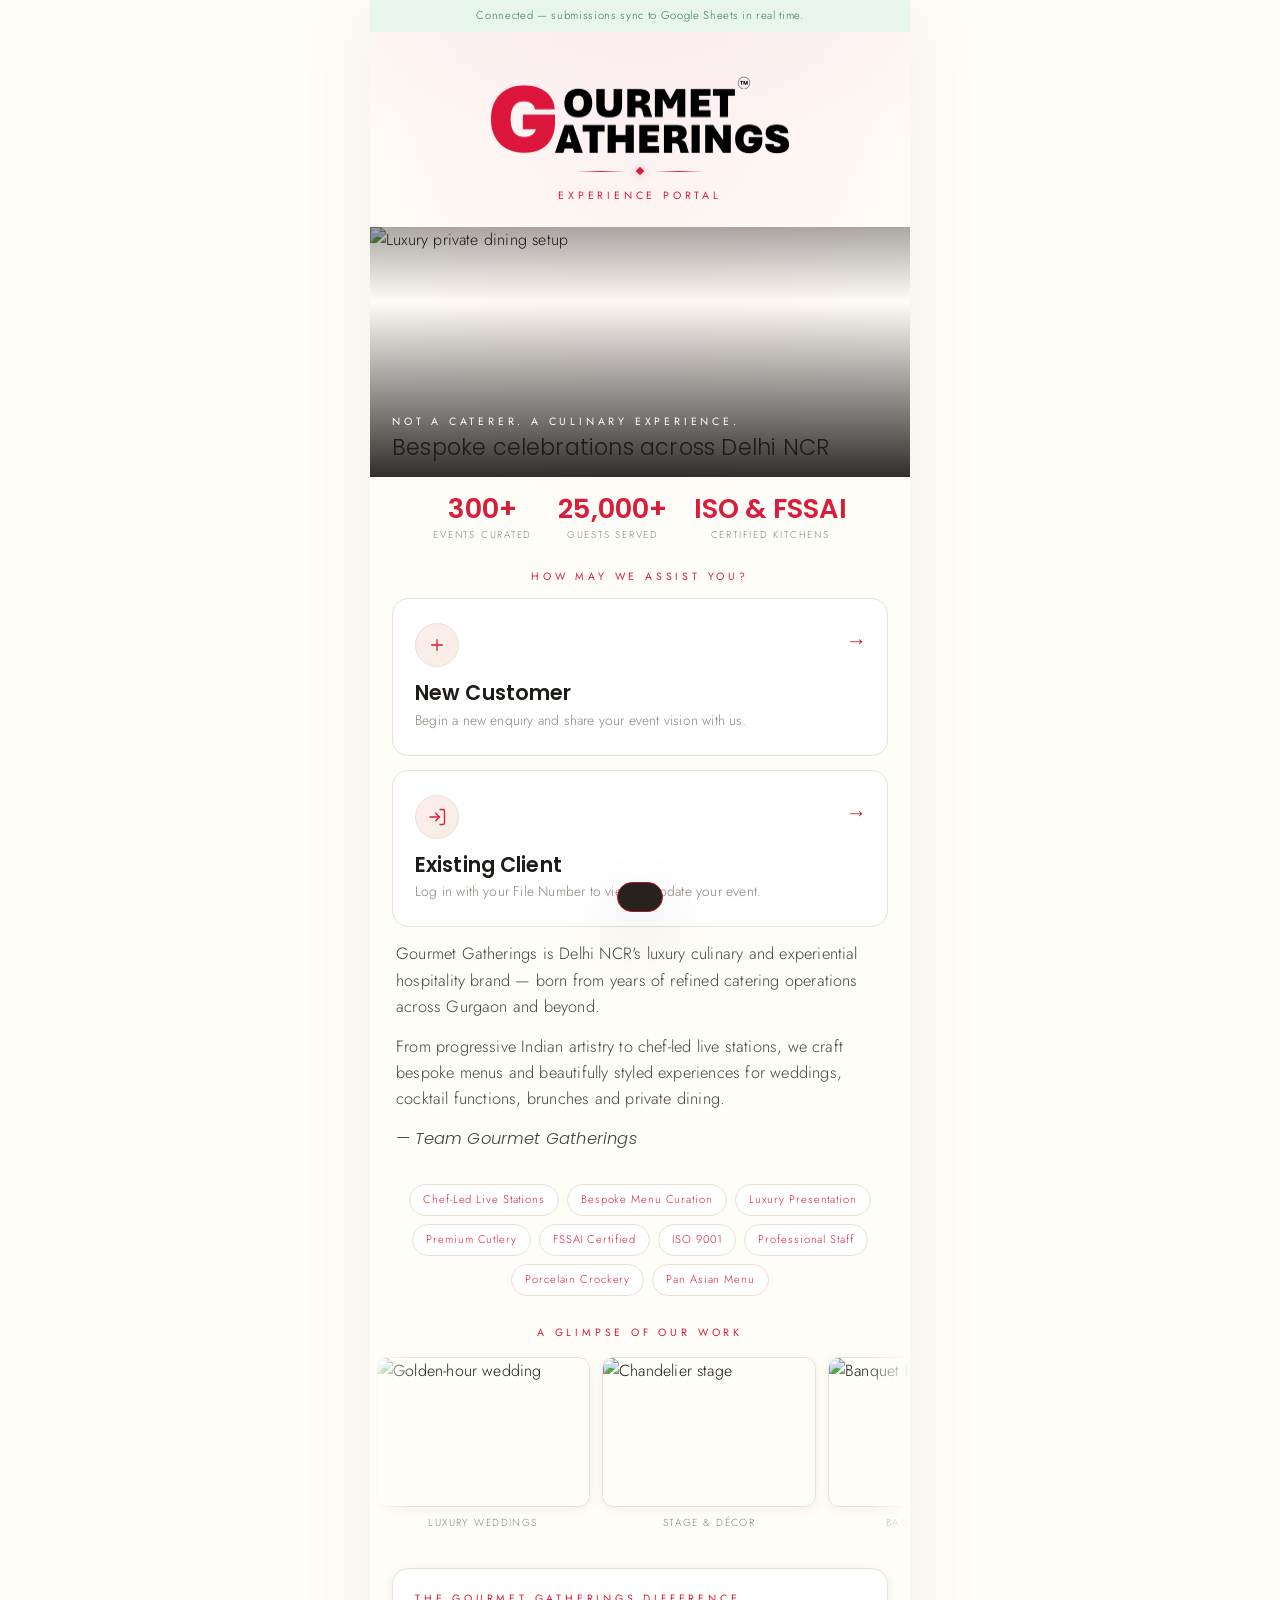
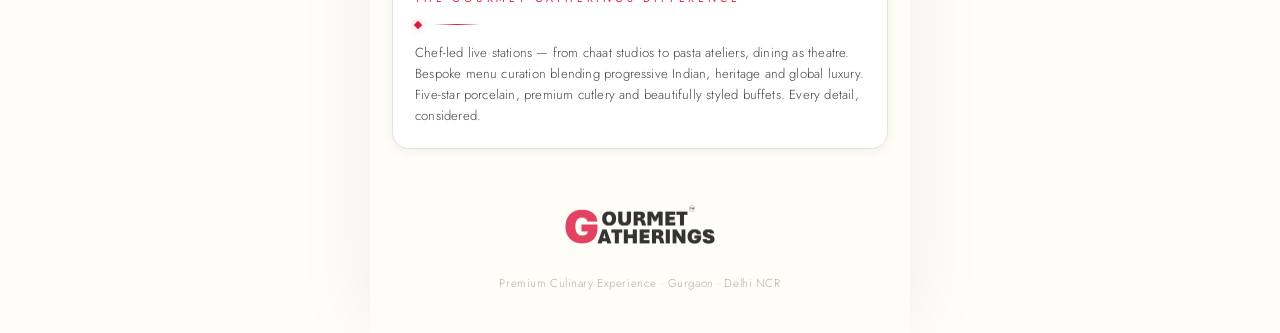
==== commit b5a0884e: "Add files via upload" ====
--- a/index.html
+++ b/index.html
@@ -18,7 +18,7 @@
 <meta name="twitter:card" content="summary_large_image">
 <meta name="twitter:title" content="Gourmet Gatherings — Premium Culinary Experience">
 <meta name="twitter:image" content="https://flenbo.github.io/gourmet/assets/og-image.jpg">
-<link rel="stylesheet" href="css/styles.css">
+<link rel="stylesheet" href="css/styles.css?v=2">
 <link rel="icon" href="assets/gg-icon.png">
 <link rel="manifest" href="manifest.json">
 <link rel="apple-touch-icon" href="assets/icon-192.png">
@@ -243,7 +243,7 @@
 <script src="js/data.js"></script>
 <script src="js/store.js"></script>
 <script src="js/pdf.js"></script>
-<script src="js/client.js"></script>
+<script src="js/client.js?v=2"></script>
 <script>if('serviceWorker' in navigator){window.addEventListener('load',function(){navigator.serviceWorker.register('sw.js').catch(function(){});});}</script>
 </body>
 </html>
--- a/css/styles.css
+++ b/css/styles.css
@@ -0,0 +1,414 @@
+/* ============================================================
+   GOURMET GATHERINGS — Bespoke Catering & Private Dining
+   Fresh & clean design system
+   Ivory / warm white · charcoal · Gourmet red
+   Operated by Flenbo Foodworks Private Limited
+   ============================================================ */
+
+@import url('https://fonts.googleapis.com/css2?family=Poppins:ital,wght@0,500;0,600;0,700;0,800;1,500;1,600&family=Jost:wght@300;400;500;600&display=swap');
+
+:root{
+  --bg:#FFFDF8;
+  --bg-2:#FFFFFF;
+  --panel:#FFFFFF;
+  --panel-2:#FBF6EE;
+  --panel-3:#F3ECE0;
+  --line:#E9E1D4;
+  --line-soft:rgba(216,30,58,.14);
+  /* brand red kept under --gold var name so every accent flips at once */
+  --gold:#D81E3A;
+  --gold-light:#E7455F;
+  --gold-deep:#B01528;
+  --champagne:#8E1B2E;
+  --text:#1E1B18;
+  --text-2:#46413B;
+  --muted:#8A8178;
+  --muted-2:#B4ACA0;
+  --green:#2E7D46;
+  --green-bg:#E7F5EC;
+  --amber:#D9821F;
+  --amber-bg:#FBEFDD;
+  --red:#C0392B;
+  --red-bg:#FBE9E7;
+  --shadow-sm:0 2px 12px rgba(30,22,15,.06);
+  --shadow:0 12px 34px rgba(30,22,15,.10);
+  --shadow-lg:0 24px 60px rgba(30,22,15,.16);
+  --glow:0 0 0 1px rgba(216,30,58,.22),0 10px 26px rgba(216,30,58,.12);
+  --serif:'Poppins',-apple-system,BlinkMacSystemFont,'Segoe UI',sans-serif;
+  --sans:'Jost',-apple-system,BlinkMacSystemFont,'Segoe UI',sans-serif;
+  --r:16px;--r-sm:11px;--r-lg:26px;
+  --maxw:540px;
+  --gold-grad:linear-gradient(135deg,#E7455F 0%,#D81E3A 52%,#B01528 100%);
+  --gold-line:linear-gradient(90deg,transparent,#D81E3A,transparent);
+}
+
+*{box-sizing:border-box;margin:0;padding:0}
+html{-webkit-text-size-adjust:100%}
+body{
+  font-family:var(--sans);
+  color:var(--text);
+  background:var(--bg);
+  line-height:1.6;
+  font-weight:300;
+  -webkit-font-smoothing:antialiased;
+  letter-spacing:.012em;
+}
+body.no-scroll{overflow:hidden}
+
+.app{max-width:var(--maxw);margin:0 auto;min-height:100vh;position:relative;
+  background:
+    radial-gradient(120% 60% at 50% -5%, #FCEDEE 0%, rgba(255,253,248,0) 55%),
+    var(--bg);
+  box-shadow:0 0 80px rgba(30,22,15,.06);
+}
+.wide{max-width:1160px}
+
+h1,h2,h3,h4{font-family:var(--serif);font-weight:600;color:var(--text);line-height:1.14;letter-spacing:.006em}
+h1{font-size:2.3rem}h2{font-size:1.7rem}h3{font-size:1.3rem}
+p{color:var(--text-2)}
+a{color:var(--gold);text-decoration:none}
+.serif{font-family:var(--serif)}
+.muted{color:var(--muted)}
+.small{font-size:.82rem}
+.center{text-align:center}
+.gold-text{color:var(--gold)}
+
+/* gold gradient text for headlines */
+.grad-gold{background:var(--gold-grad);-webkit-background-clip:text;background-clip:text;-webkit-text-fill-color:transparent;color:var(--gold)}
+
+/* ---- Ornaments ---- */
+.eyebrow{font-family:var(--sans);font-size:.66rem;letter-spacing:.36em;text-transform:uppercase;color:var(--gold);font-weight:400}
+.rule{display:flex;align-items:center;justify-content:center;gap:12px;margin:14px 0}
+.rule::before,.rule::after{content:'';height:1px;width:48px;background:var(--gold-line)}
+.rule.left{justify-content:flex-start}.rule.left::before{display:none}
+.diamond{width:6px;height:6px;background:var(--gold);transform:rotate(45deg);box-shadow:0 0 8px rgba(216,30,58,.4)}
+
+/* ---- Buttons ---- */
+.btn{
+  display:inline-flex;align-items:center;justify-content:center;gap:9px;
+  font-family:var(--sans);font-weight:500;font-size:.88rem;letter-spacing:.12em;text-transform:uppercase;
+  padding:16px 26px;border-radius:var(--r-sm);border:1px solid transparent;cursor:pointer;
+  transition:.28s cubic-bezier(.2,.7,.3,1);width:100%;
+}
+.btn-primary,.btn-gold{background:var(--gold-grad);color:#fff;font-weight:600;box-shadow:0 6px 20px rgba(216,30,58,.26)}
+.btn-primary:hover,.btn-gold:hover{filter:brightness(1.05);box-shadow:0 10px 30px rgba(216,30,58,.34);transform:translateY(-1px)}
+.btn-ghost{background:transparent;color:var(--gold);border-color:var(--line)}
+.btn-ghost:hover{border-color:var(--gold);background:rgba(216,30,58,.05)}
+.btn-dark{background:var(--panel-2);color:var(--text);border-color:var(--line)}
+.btn-dark:hover{border-color:var(--gold);color:var(--gold)}
+.btn-wa{background:#1f6f43;color:#eafff2;border-color:#2c8a56}
+.btn-wa:hover{filter:brightness(1.1)}
+.btn:disabled{opacity:.4;cursor:not-allowed}
+.btn.sm{padding:10px 16px;font-size:.7rem;width:auto}
+.btn-row{display:flex;gap:12px}
+
+/* ---- Inputs ---- */
+.field{margin-bottom:20px}
+.field label,.flabel{display:block;font-size:.7rem;letter-spacing:.16em;text-transform:uppercase;color:var(--muted);font-weight:500;margin-bottom:8px}
+.field label .req{color:var(--gold)}
+input,select,textarea{
+  width:100%;font-family:var(--sans);font-size:1rem;font-weight:300;color:var(--text);
+  background:var(--panel);border:1px solid var(--line);border-radius:var(--r-sm);padding:15px 16px;
+  transition:.2s;
+}
+input:focus,select:focus,textarea:focus{outline:none;border-color:var(--gold);box-shadow:0 0 0 3px rgba(216,30,58,.13)}
+input::placeholder,textarea::placeholder{color:#A9A093}
+textarea{resize:vertical;min-height:120px;line-height:1.6}
+input[type="date"],input[type="time"]{color-scheme:light}
+select{appearance:none;-webkit-appearance:none;background-image:url("data:image/svg+xml;utf8,<svg xmlns='http://www.w3.org/2000/svg' width='14' height='14' viewBox='0 0 24 24' fill='none' stroke='%23D81E3A' stroke-width='2'><path d='M6 9l6 6 6-6'/></svg>");background-repeat:no-repeat;background-position:right 16px center;padding-right:42px}
+.input-err{border-color:var(--red)!important}
+.err-msg{color:var(--red);font-size:.78rem;margin-top:6px;display:none}
+.err-msg.show{display:block}
+
+/* ---- Chips / selectable ---- */
+.chips{display:flex;flex-wrap:wrap;gap:10px}
+.chip{
+  display:inline-flex;align-items:center;gap:8px;padding:11px 16px;border-radius:40px;cursor:pointer;
+  background:var(--panel);border:1px solid var(--line);font-size:.9rem;color:var(--text-2);
+  transition:.2s;user-select:none;text-transform:capitalize;
+}
+.chip:hover{border-color:var(--gold-deep)}
+.chip.active{background:var(--gold-grad);color:#fff;border-color:transparent;font-weight:500}
+.chip.active .dot{background:#fff}
+.chip .dot{width:7px;height:7px;border-radius:50%;background:var(--muted-2)}
+
+.opt-grid{display:grid;grid-template-columns:1fr 1fr;gap:10px}
+.opt{
+  position:relative;padding:16px 14px;border-radius:var(--r-sm);background:var(--panel);
+  border:1px solid var(--line);cursor:pointer;transition:.2s;text-align:left;font-size:.92rem;
+  text-transform:capitalize;color:var(--text-2);display:flex;align-items:center;gap:10px;
+}
+.opt:hover{border-color:var(--gold-deep)}
+.opt.active{border-color:var(--gold);background:linear-gradient(180deg,var(--panel-2),var(--panel));box-shadow:var(--glow);color:var(--text)}
+.opt .tick{width:20px;height:20px;border-radius:50%;border:1.5px solid var(--line);flex:0 0 auto;display:grid;place-items:center;transition:.2s}
+.opt.active .tick{background:var(--gold-grad);border-color:transparent}
+.opt.active .tick::after{content:'';width:6px;height:10px;border:solid #fff;border-width:0 2px 2px 0;transform:rotate(45deg) translateY(-1px)}
+
+/* ---- Cards ---- */
+.card{background:var(--panel);border:1px solid var(--line);border-radius:var(--r);padding:22px;box-shadow:var(--shadow-sm)}
+.section{padding:26px 22px}
+.pad{padding:22px}
+
+/* ---- Progress ---- */
+.progress{position:sticky;top:0;z-index:20;background:rgba(255,253,248,.92);backdrop-filter:blur(10px);padding:14px 22px;border-bottom:1px solid var(--line)}
+.progress .top{display:flex;justify-content:space-between;align-items:center;margin-bottom:9px}
+.progress .step-name{font-family:var(--serif);font-size:1.1rem;color:var(--text)}
+.progress .count{font-size:.72rem;letter-spacing:.12em;color:var(--muted)}
+.bar{height:3px;background:var(--panel-3);border-radius:2px;overflow:hidden}
+.bar>span{display:block;height:100%;background:var(--gold-grad);transition:width .4s cubic-bezier(.3,.7,.3,1)}
+
+/* ---- Hero ---- */
+.hero{padding:44px 26px 22px;text-align:center;background:radial-gradient(120% 90% at 50% 0%,#FCEDEE 0%,rgba(255,253,248,0) 62%)}
+.hero .brand-logo{max-width:300px;width:82%;height:auto;margin:0 auto 8px;display:block}
+.hero h1{margin:6px 0 4px}
+.hero .tag{font-family:var(--serif);font-size:1.2rem;color:var(--gold);font-style:italic;letter-spacing:.02em}
+
+.hero-photo{position:relative;height:250px;overflow:hidden;margin-bottom:2px}
+.hero-photo img{width:100%;height:100%;object-fit:cover;display:block;filter:saturate(1.02) brightness(.92)}
+.hero-photo::after{content:'';position:absolute;inset:0;background:linear-gradient(180deg,rgba(12,11,9,.35) 0%,rgba(12,11,9,0) 30%,rgba(12,11,9,.85) 100%)}
+.hero-photo .cap{position:absolute;left:0;right:0;bottom:0;padding:24px 22px 16px;z-index:2}
+.hero-photo .cap .eyebrow{color:#fff}
+.hero-photo .cap .t{font-family:var(--serif);font-size:1.4rem;line-height:1.2;margin-top:3px;color:var(--text)}
+
+.welcome{padding:6px 26px 10px}
+.welcome p{margin-bottom:14px;font-size:1.02rem;color:var(--text-2)}
+.sig{font-family:var(--serif);font-style:italic;color:var(--gold);font-size:1.08rem}
+
+.usp{display:flex;flex-wrap:wrap;gap:8px;justify-content:center;padding:8px 22px 4px}
+.usp span{font-size:.7rem;letter-spacing:.08em;color:var(--gold);border:1px solid var(--line);border-radius:30px;padding:6px 13px;background:var(--panel)}
+
+/* stat trio (PPT-style) */
+.stats-row{display:flex;justify-content:center;gap:26px;padding:16px 22px 6px;flex-wrap:wrap}
+.stats-row .st{text-align:center}
+.stats-row .st .n{font-family:var(--serif);font-size:1.7rem;color:var(--gold);font-weight:600;line-height:1}
+.stats-row .st .l{font-size:.62rem;letter-spacing:.18em;text-transform:uppercase;color:var(--muted);margin-top:5px}
+
+/* ---- Entry choice (New vs Existing) ---- */
+.choice-wrap{padding:20px 22px 8px}
+.choice-grid{display:grid;gap:14px}
+.choice-card{position:relative;overflow:hidden;background:var(--panel);border:1px solid var(--line);border-radius:var(--r);padding:24px 22px;cursor:pointer;transition:.25s;text-align:left}
+.choice-card:hover{border-color:var(--gold);box-shadow:var(--glow);transform:translateY(-2px)}
+.choice-card .ic{width:44px;height:44px;border-radius:50%;display:grid;place-items:center;background:linear-gradient(135deg,#FDECEE,#F7EFE3);border:1px solid var(--line);margin-bottom:14px}
+.choice-card h3{margin-bottom:4px}
+.choice-card p{font-size:.86rem;color:var(--muted)}
+.choice-card .arrow{position:absolute;right:20px;top:26px;color:var(--gold);font-size:1.3rem;transition:.25s}
+.choice-card:hover .arrow{transform:translateX(4px)}
+
+/* ---- Menu ---- */
+.menu-search{position:sticky;top:0;z-index:15;background:var(--bg);padding:12px 0}
+.menu-search input{padding-left:42px;background-image:url("data:image/svg+xml;utf8,<svg xmlns='http://www.w3.org/2000/svg' width='16' height='16' viewBox='0 0 24 24' fill='none' stroke='%239A8F76' stroke-width='2'><circle cx='11' cy='11' r='7'/><path d='M21 21l-4-4'/></svg>");background-repeat:no-repeat;background-position:14px center}
+.cat-tabs{display:flex;gap:8px;overflow-x:auto;padding:4px 0 12px;scrollbar-width:none;-webkit-overflow-scrolling:touch}
+.cat-tabs::-webkit-scrollbar{display:none}
+.cat-tab{white-space:nowrap;font-size:.78rem;letter-spacing:.05em;padding:8px 14px;border-radius:30px;background:var(--panel);border:1px solid var(--line);color:var(--text-2);cursor:pointer;flex:0 0 auto;transition:.2s;text-transform:capitalize}
+.cat-tab.active{background:var(--gold-grad);color:#fff;border-color:transparent;font-weight:500}
+.cat-tab .n{color:var(--gold-deep);font-weight:600;margin-left:4px}
+.cat-tab.active .n{color:#fff}
+.cat-block{margin-bottom:26px;scroll-margin-top:120px}
+.cat-head{display:flex;align-items:center;gap:12px;margin:6px 0 14px}
+.cat-head h3{margin:0;text-transform:capitalize}
+.cat-head .cline{flex:1;height:1px;background:var(--line)}
+.type-label{font-size:.66rem;letter-spacing:.18em;text-transform:uppercase;color:var(--gold);margin:14px 0 8px;font-weight:500;display:flex;align-items:center;gap:7px}
+.type-label .veg{width:11px;height:11px;border:1.5px solid #6ea36a;display:grid;place-items:center;border-radius:2px}
+.type-label .veg::after{content:'';width:5px;height:5px;border-radius:50%;background:#6ea36a}
+.type-label .nonveg{width:11px;height:11px;border:1.5px solid #c07a5f;display:grid;place-items:center;border-radius:2px}
+.type-label .nonveg::after{content:'';width:5px;height:5px;border-radius:50%;background:#c07a5f}
+.mitem{display:flex;align-items:center;gap:12px;padding:13px 15px;background:var(--panel);border:1px solid var(--line);border-radius:var(--r-sm);margin-bottom:8px;cursor:pointer;transition:.18s}
+.mitem:hover{border-color:var(--gold-deep)}
+.mitem.active{border-color:var(--gold);background:linear-gradient(180deg,var(--panel-2),var(--panel))}
+.mitem .mcheck{width:22px;height:22px;border-radius:6px;border:1.6px solid var(--line);flex:0 0 auto;display:grid;place-items:center;transition:.2s}
+.mitem.active .mcheck{background:var(--gold-grad);border-color:transparent}
+.mitem.active .mcheck::after{content:'';width:5px;height:9px;border:solid #fff;border-width:0 2px 2px 0;transform:rotate(45deg) translateY(-1px)}
+.mitem .mname{flex:1;font-size:.96rem;color:var(--text);text-transform:capitalize}
+.menu-count{position:sticky;bottom:0;z-index:15;background:var(--gold-grad);color:#fff;border-radius:var(--r-sm);padding:12px 18px;display:flex;justify-content:space-between;align-items:center;margin-top:8px;font-size:.85rem;font-weight:500}
+.menu-count b{font-weight:700}
+.no-results{text-align:center;color:var(--muted);padding:30px;font-style:italic;font-family:var(--serif);font-size:1.1rem}
+
+.sel-summary{background:var(--panel-2);border:1px dashed var(--gold-deep);border-radius:var(--r-sm);padding:14px 16px;margin-bottom:16px}
+.sel-summary .tag{display:inline-block;background:var(--panel);border:1px solid var(--line);border-radius:20px;padding:4px 11px;font-size:.78rem;margin:4px 4px 0 0;text-transform:capitalize}
+
+/* ---- Steps ---- */
+.step{display:none;animation:fade .45s ease}
+.step.active{display:block}
+@keyframes fade{from{opacity:0;transform:translateY(10px)}to{opacity:1;transform:none}}
+.step-body{padding:22px}
+.step-intro{margin-bottom:22px}
+.step-intro h2{margin-bottom:8px}
+.nav-row{display:flex;gap:12px;padding:18px 22px 30px;position:sticky;bottom:0;background:linear-gradient(180deg,transparent,var(--bg) 34%)}
+
+/* edit-mode banner */
+.edit-banner{background:var(--panel-2);border:1px solid var(--gold-deep);border-radius:var(--r-sm);padding:12px 16px;margin:16px 22px 0;display:flex;align-items:center;gap:10px;font-size:.85rem;color:var(--champagne)}
+.edit-banner .fn{font-family:var(--serif);color:var(--gold);font-weight:600}
+
+/* ---- File number display ---- */
+.file-badge{display:inline-block;background:linear-gradient(180deg,var(--panel-2),var(--panel));border:1px solid var(--gold);border-radius:16px;padding:18px 34px;margin:14px 0}
+.file-badge .l{font-size:.64rem;letter-spacing:.26em;text-transform:uppercase;color:var(--muted);margin-bottom:6px}
+.file-badge .v{font-family:var(--serif);font-size:2.6rem;font-weight:600;letter-spacing:.18em;color:var(--gold);line-height:1}
+
+/* ---- Thank you ---- */
+.thankyou{text-align:center;padding:40px 26px}
+.ty-seal{width:92px;height:92px;margin:0 auto 20px}
+.ty-body{text-align:left;max-width:440px;margin:0 auto}
+.ty-body p{margin-bottom:13px;color:var(--text-2);line-height:1.68}
+.ty-note{max-width:440px;margin:12px auto 16px;text-align:left}
+.contact-card{background:var(--panel);border:1px solid var(--line);border-radius:var(--r);padding:20px;margin:22px auto;text-align:left;max-width:440px}
+.contact-card .row{display:flex;align-items:center;gap:12px;padding:8px 0}
+.contact-card .ic{width:36px;height:36px;border-radius:50%;background:var(--panel-2);border:1px solid var(--line);display:grid;place-items:center;flex:0 0 auto}
+.gst-line{margin-top:14px;font-size:.64rem;letter-spacing:.08em;color:var(--muted-2)}
+.gst-line span{white-space:nowrap}
+
+/* ---- brand strip / footer ---- */
+.footer{text-align:center;padding:30px 22px 40px;color:var(--muted-2);font-size:.72rem;letter-spacing:.05em}
+.footer .diamond{display:inline-block;margin:0 8px}
+.footer-logo{width:150px;height:auto;opacity:.8;margin:0 auto 12px;display:block}
+
+/* marquee */
+.gallery-label{padding:18px 22px 8px;text-align:center}
+.marquee{position:relative;overflow:hidden;padding:6px 0 10px}
+.marquee::before,.marquee::after{content:'';position:absolute;top:0;bottom:0;width:44px;z-index:2;pointer-events:none}
+.marquee::before{left:0;background:linear-gradient(90deg,var(--bg),rgba(12,11,9,0))}
+.marquee::after{right:0;background:linear-gradient(270deg,var(--bg),rgba(12,11,9,0))}
+.marquee-track{display:flex;gap:12px;width:max-content;padding:0 6px;animation:gg-scroll 52s linear infinite;will-change:transform}
+.marquee:hover .marquee-track,.marquee:active .marquee-track{animation-play-state:paused}
+.marquee figure{flex:0 0 auto;width:214px;margin:0}
+.marquee img{width:214px;height:150px;object-fit:cover;border-radius:var(--r-sm);display:block;box-shadow:var(--shadow-sm);cursor:zoom-in;transition:transform .25s;border:1px solid var(--line)}
+.marquee figure:hover img{transform:scale(1.03);border-color:var(--gold-deep)}
+.marquee figcaption{font-size:.64rem;letter-spacing:.14em;text-transform:uppercase;color:var(--muted);margin-top:8px;text-align:center}
+@keyframes gg-scroll{from{transform:translateX(0)}to{transform:translateX(-50%)}}
+@media(prefers-reduced-motion:reduce){.marquee-track{animation-duration:140s}}
+
+/* lightbox */
+.lightbox{position:fixed;inset:0;background:rgba(6,5,4,.96);z-index:300;display:none;align-items:center;justify-content:center;flex-direction:column;padding:24px;backdrop-filter:blur(5px)}
+.lightbox.show{display:flex;animation:fade .3s ease}
+.lightbox img{max-width:100%;max-height:76vh;border-radius:10px;box-shadow:0 30px 90px rgba(0,0,0,.7);object-fit:contain;border:1px solid var(--line)}
+.lightbox .lb-cap{color:var(--text);font-family:var(--serif);font-size:1.25rem;margin-top:18px;letter-spacing:.02em;text-align:center}
+.lightbox .lb-count{color:var(--gold);font-size:.72rem;letter-spacing:.26em;margin-top:6px}
+.lightbox button{position:absolute;background:rgba(255,255,255,.12);border:1px solid rgba(255,255,255,.3);color:#fff;cursor:pointer;display:grid;place-items:center;transition:.2s;line-height:1;padding:0}
+.lightbox button:hover{background:rgba(216,30,58,.85);border-color:transparent}
+.lb-close{top:18px;right:18px;width:46px;height:46px;border-radius:50%;font-size:1.7rem}
+.lb-nav{top:50%;transform:translateY(-50%);width:50px;height:50px;border-radius:50%;font-size:1.8rem}
+.lb-prev{left:14px}.lb-next{right:14px}
+@media(min-width:560px){.lb-prev{left:28px}.lb-next{right:28px}}
+
+/* sync banner */
+.sync-banner{font-size:.7rem;text-align:center;padding:7px;letter-spacing:.06em}
+.sync-banner.local{background:var(--amber-bg);color:var(--gold)}
+.sync-banner.live{background:var(--green-bg);color:var(--green)}
+
+.empty-state{text-align:center;padding:50px 20px;color:var(--muted)}
+.empty-state .serif{font-size:1.3rem;color:var(--text-2);margin-bottom:6px}
+
+/* ============================================================
+   ADMIN / OPS — dark
+   ============================================================ */
+.admin-body{background:var(--bg);overflow-x:hidden}
+.login-wrap{min-height:100vh;display:grid;place-items:center;padding:24px;
+  background:radial-gradient(120% 60% at 50% 0%,#FCEDEE 0%,var(--bg) 58%)}
+.login-card{background:var(--panel);border:1px solid var(--line);border-radius:var(--r-lg);padding:38px 30px;box-shadow:var(--shadow-lg);max-width:410px;width:100%;text-align:center}
+.login-card .brand-logo{max-width:230px;width:82%;margin:0 auto 18px;display:block}
+
+.admin-shell{max-width:1160px;margin:0 auto;padding:0 0 60px}
+.admin-top{position:sticky;top:0;z-index:30;background:#fff;border-bottom:1px solid var(--line);color:var(--text);display:flex;align-items:center;justify-content:space-between;padding:12px 20px;box-shadow:0 1px 0 rgba(30,22,15,.02)}
+.admin-top .who{font-size:.74rem;color:var(--gold);letter-spacing:.08em}
+.admin-nav{display:flex;gap:4px;background:var(--panel);border-bottom:1px solid var(--line);padding:0 12px;overflow-x:auto;position:sticky;top:53px;z-index:25}
+.admin-nav button{background:none;border:none;font-family:var(--sans);font-size:.8rem;letter-spacing:.08em;color:var(--muted);padding:16px 14px;cursor:pointer;border-bottom:2px solid transparent;white-space:nowrap;text-transform:uppercase;font-weight:500}
+.admin-nav button.active{color:var(--gold);border-color:var(--gold)}
+.admin-page{padding:22px 20px;display:none}
+.admin-page.active{display:block}
+
+.cards-grid{display:grid;grid-template-columns:repeat(auto-fit,minmax(150px,1fr));gap:14px}
+.stat{background:var(--panel);border:1px solid var(--line);border-radius:var(--r);padding:20px;position:relative;overflow:hidden}
+.stat::before{content:'';position:absolute;left:0;top:0;bottom:0;width:3px;background:var(--gold-grad)}
+.stat .v{font-family:var(--serif);font-size:2.3rem;font-weight:600;color:var(--gold);line-height:1}
+.stat .l{font-size:.7rem;letter-spacing:.1em;text-transform:uppercase;color:var(--muted);margin-top:8px}
+.stat.g::before{background:#4a8a58}.stat.a::before{background:var(--gold-grad)}.stat.r::before{background:#b06a4e}
+
+.toolbar{display:flex;flex-wrap:wrap;gap:10px;margin:18px 0}
+.toolbar input,.toolbar select{width:auto;flex:1;min-width:140px;padding:11px 14px;font-size:.9rem}
+
+.ev-list{display:grid;gap:12px}
+.ev-card{background:var(--panel);border:1px solid var(--line);border-left:4px solid var(--muted-2);border-radius:var(--r);padding:16px 18px;cursor:pointer;transition:.2s}
+.ev-card:hover{box-shadow:var(--shadow);transform:translateY(-1px);border-color:var(--line)}
+.ev-card.new{border-left-color:#4a8a58}
+.ev-card.upcoming{border-left-color:var(--gold)}
+.ev-card.past{border-left-color:#b06a4e}
+.ev-card .r1{display:flex;justify-content:space-between;align-items:flex-start;gap:10px}
+.ev-card .eid{font-family:var(--serif);font-size:1.15rem;color:var(--gold);letter-spacing:.06em}
+.ev-card .cname{font-weight:500;font-size:.98rem;color:var(--text)}
+.ev-card .meta{display:flex;flex-wrap:wrap;gap:12px 14px;margin-top:8px;font-size:.8rem;color:var(--muted)}
+.ev-card .meta b{color:var(--text-2);font-weight:500}
+.ev-actions{display:flex;gap:8px;margin-top:12px}
+
+.badge{display:inline-block;font-size:.66rem;letter-spacing:.06em;text-transform:uppercase;padding:5px 10px;border-radius:30px;font-weight:500;white-space:nowrap}
+.badge.new{background:var(--green-bg);color:var(--green)}
+.badge.mid{background:var(--amber-bg);color:#B26A12}
+.badge.done{background:var(--red-bg);color:#B0182A}
+.badge.neutral{background:var(--panel-3);color:var(--text-2)}
+.badge.by{background:transparent;border:1px solid var(--line);color:var(--muted)}
+
+.detail-sec{background:var(--panel);border:1px solid var(--line);border-radius:var(--r);padding:20px;margin-bottom:14px}
+.detail-sec h3{margin-bottom:14px;display:flex;align-items:center;gap:10px;font-size:1.15rem;color:var(--gold)}
+.kv{display:grid;grid-template-columns:132px 1fr;gap:8px 14px;font-size:.92rem}
+.kv .k{color:var(--muted);text-transform:uppercase;font-size:.68rem;letter-spacing:.08em;padding-top:3px}
+.kv .v{color:var(--text);text-transform:capitalize}
+.pipeline{display:flex;flex-wrap:wrap;gap:8px;margin:6px 0}
+.pipeline .pstage{font-size:.74rem;padding:9px 13px;border-radius:30px;border:1px solid var(--line);background:var(--panel);color:var(--muted);cursor:pointer;transition:.2s}
+.pipeline .pstage.active{background:var(--gold-grad);color:#fff;border-color:transparent;font-weight:500}
+.pipeline .pstage.done{background:var(--panel-2);color:var(--gold);border-color:var(--gold-deep)}
+.tag-list span{display:inline-block;background:var(--panel-2);border:1px solid var(--line);border-radius:20px;padding:5px 12px;font-size:.82rem;margin:0 6px 6px 0;text-transform:capitalize;color:var(--text-2)}
+.menu-detail-cat{margin-bottom:10px}
+.menu-detail-cat .mc-h{font-size:.7rem;letter-spacing:.1em;text-transform:uppercase;color:var(--gold);margin-bottom:5px}
+
+.cal-head{display:flex;justify-content:space-between;align-items:center;margin-bottom:14px}
+.cal-grid{display:grid;grid-template-columns:repeat(7,minmax(0,1fr));gap:6px}
+.cal-dow{text-align:center;font-size:.66rem;letter-spacing:.06em;text-transform:uppercase;color:var(--muted);padding:6px 0;overflow:hidden}
+.cal-cell{aspect-ratio:1;background:var(--panel);border:1px solid var(--line);border-radius:8px;padding:5px;font-size:.8rem;position:relative;min-height:0;overflow:hidden}
+.cal-cell.empty{background:transparent;border:none}
+.cal-cell.today{border-color:var(--gold);box-shadow:0 0 0 2px rgba(216,30,58,.16)}
+.cal-cell .cd{color:var(--muted);font-size:.72rem}
+.cal-cell .cev{position:absolute;left:4px;right:4px;bottom:4px;background:var(--gold-grad);color:#fff;font-size:.6rem;border-radius:5px;padding:2px 5px;overflow:hidden;text-overflow:ellipsis;white-space:nowrap;cursor:pointer;font-weight:600}
+.cal-cell .cev.new{background:#4a8a58;color:#eafff2}.cal-cell .cev.past{background:#b06a4e;color:#fff}
+
+.an-grid{display:grid;grid-template-columns:1fr;gap:16px}
+@media(min-width:720px){.an-grid{grid-template-columns:1fr 1fr}}
+.bar-row{display:flex;align-items:center;gap:10px;margin-bottom:9px;font-size:.85rem}
+.bar-row .bl{width:130px;color:var(--text-2);text-transform:capitalize;flex:0 0 auto;font-size:.8rem}
+.bar-row .bt{flex:1;height:22px;background:var(--panel-3);border-radius:5px;overflow:hidden}
+.bar-row .bt>span{display:block;height:100%;background:var(--gold-grad);border-radius:5px;min-width:2px}
+.bar-row .bv{width:34px;text-align:right;color:var(--gold);font-weight:500}
+
+.modal-bg{position:fixed;inset:0;background:rgba(6,5,4,.72);z-index:100;display:none;align-items:flex-start;justify-content:center;padding:20px;overflow-y:auto;backdrop-filter:blur(4px)}
+.modal-bg.show{display:flex}
+.modal{background:var(--bg-2);border:1px solid var(--line);border-radius:var(--r-lg);max-width:660px;width:100%;box-shadow:var(--shadow-lg);margin:auto;overflow:hidden}
+.modal-head{background:#fff;border-bottom:1px solid var(--line);color:var(--text);padding:18px 22px;display:flex;justify-content:space-between;align-items:center;position:sticky;top:0}
+.modal-head h3{color:var(--gold)}
+.modal-head .x{background:none;border:none;color:var(--gold);font-size:1.6rem;cursor:pointer;line-height:1;width:auto;padding:0}
+.modal-body{padding:22px}
+
+.toast{position:fixed;bottom:24px;left:50%;transform:translateX(-50%) translateY(120%);background:#26221E;border:1px solid var(--gold-deep);color:#fff;padding:14px 22px;border-radius:40px;font-size:.88rem;box-shadow:var(--shadow-lg);z-index:200;transition:.35s;max-width:90%}
+.toast.show{transform:translateX(-50%) translateY(0)}
+.toast.ok{border-color:#4a8a58}.toast.err{border-color:#b06a4e}
+
+@media(min-width:560px){
+  .opt-grid{grid-template-columns:1fr 1fr 1fr}
+  h1{font-size:2.7rem}
+}
+
+/* Embedded form (admin/ops Create & Edit Event modal) */
+body.embed .sync-banner{display:none}
+
+/* ---- Mobile fixes for the admin console (no sideways scroll) ---- */
+@media(max-width:600px){
+  .admin-shell{padding:0 0 60px;overflow-x:hidden}
+  .admin-page{padding:18px 14px}
+  .admin-top{padding:10px 14px}
+  .admin-top .admin-brand-name{display:none}
+  .admin-top .who{display:none}
+  .admin-top .btn.sm{padding:9px 11px;font-size:.64rem;letter-spacing:.05em}
+  .cards-grid{grid-template-columns:repeat(2,minmax(0,1fr));gap:10px}
+  .cal-grid{gap:4px}
+  .cal-dow{font-size:.58rem;letter-spacing:.02em;padding:4px 0}
+  .cal-cell{padding:3px;border-radius:6px}
+  .cal-cell .cd{font-size:.66rem}
+  .cal-cell .cev{font-size:.52rem;padding:1px 3px;left:2px;right:2px;bottom:2px}
+  .toolbar input,.toolbar select{min-width:0}
+}
